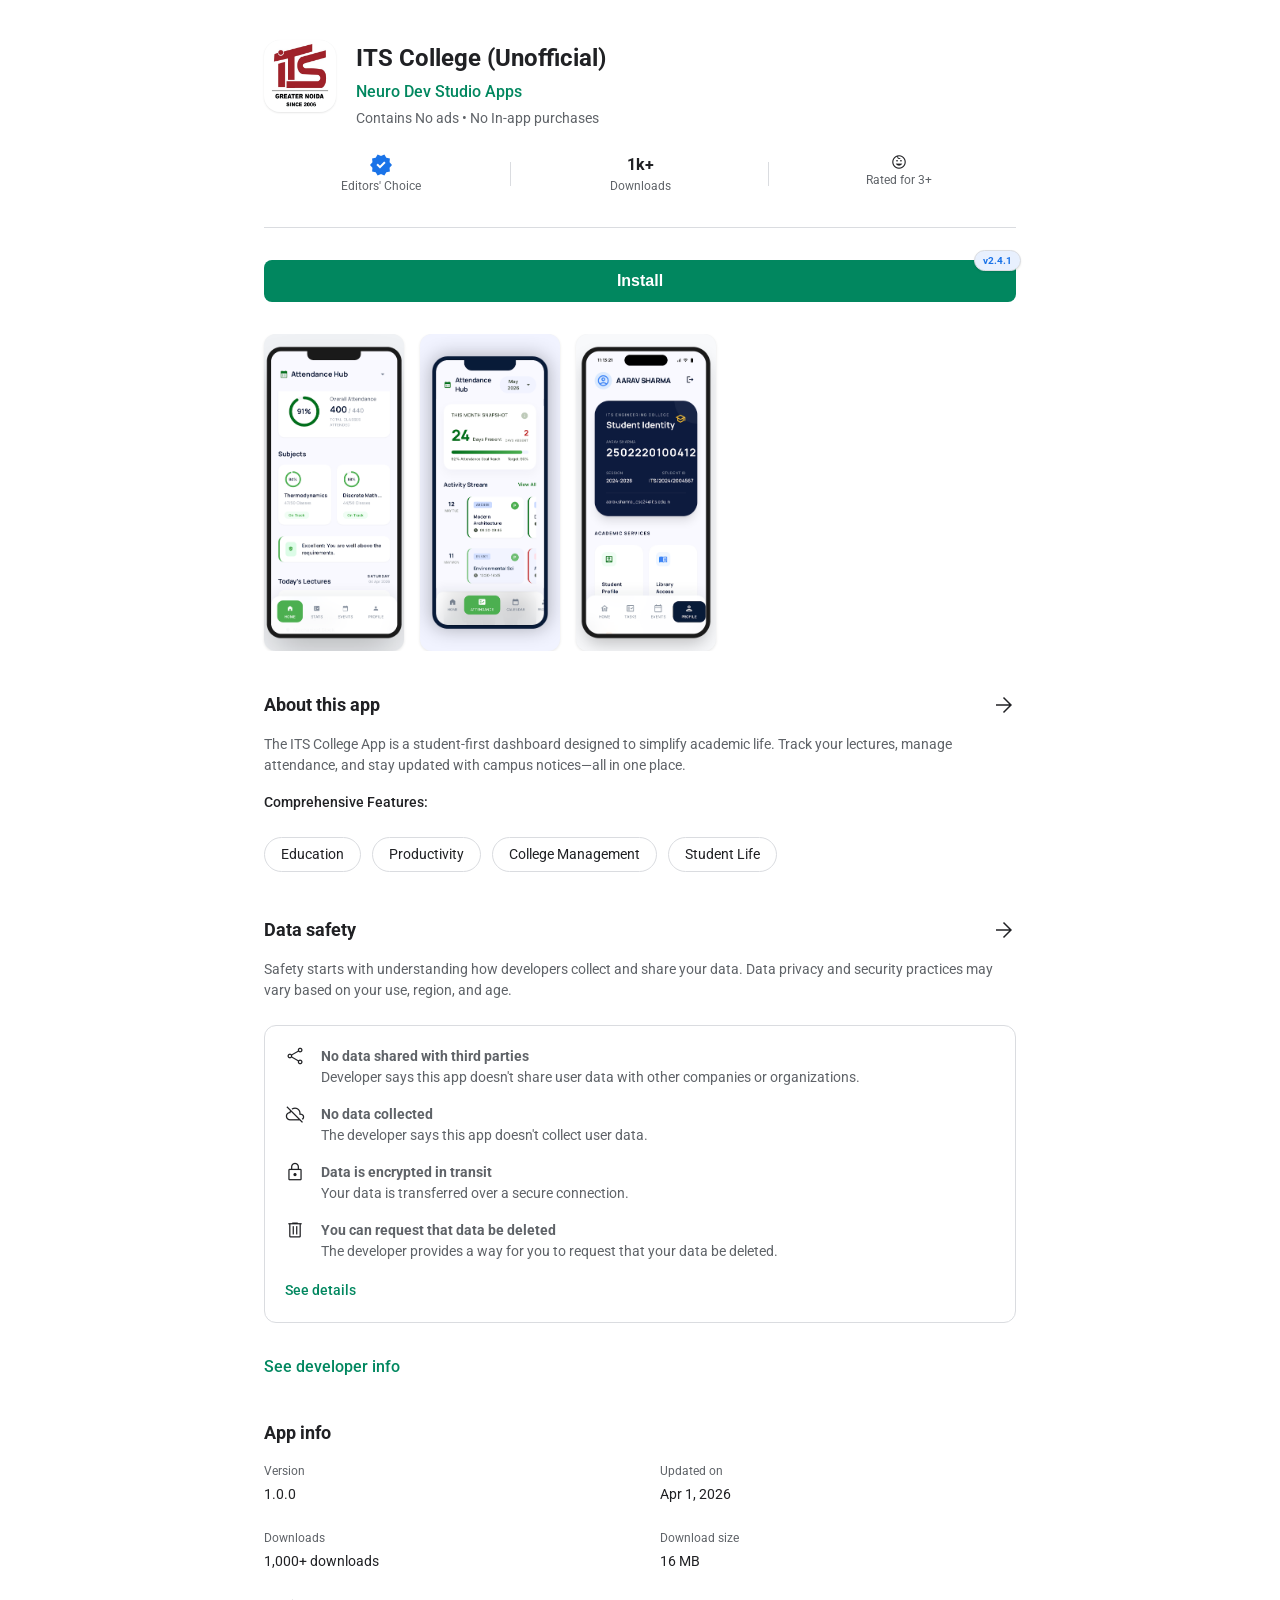
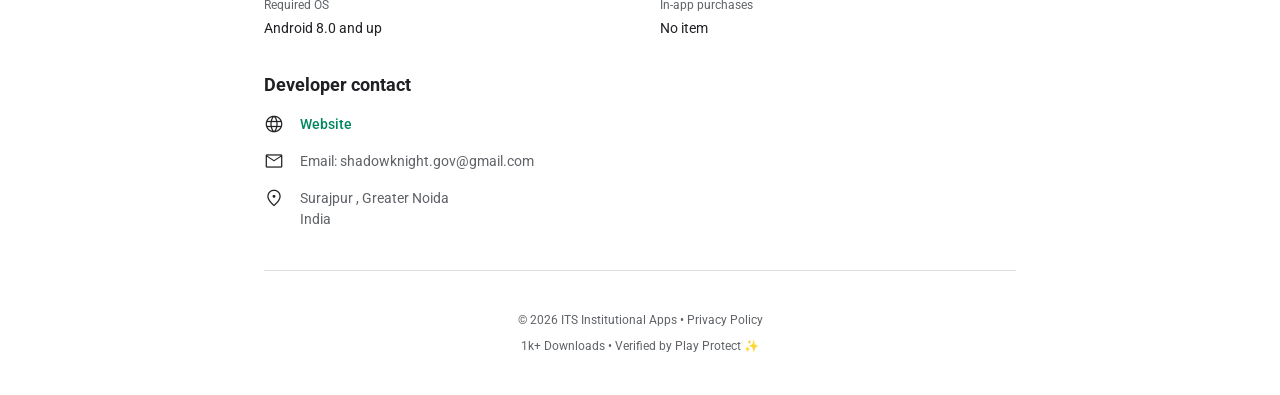
==== index.html @ 84b1a32b "Add files via upload" ====
<!DOCTYPE html>
<html lang="en">

<head>
    <meta charset="UTF-8">
    <meta name="viewport" content="width=device-width, initial-scale=1.0">
    <title>ITS College - Apps on Google Play</title>
    <link rel="stylesheet" href="style.css">
    <link
        href="https://fonts.googleapis.com/css2?family=Material+Symbols+Outlined:opsz,wght,FILL,GRAD@20..48,100..700,0..1,-50..200"
        rel="stylesheet" />
</head>

<body>

    <div class="container">
        <!-- App Header -->
        <header class="app-header">
            <div class="app-icon-container">
                <img src="assets/its-engineering.png" alt="ITS Engineering Logo"
                    style="width: 100%; height: 100%; object-fit: contain;">
            </div>
            <div class="app-main-info">
                <h1 class="app-title">ITS College (Unofficial)</h1>
                <p class="app-developer">Neuro Dev Studio Apps</p>
                <div class="app-meta">Contains No ads • No In-app purchases</div>
            </div>
        </header>

        <!-- Stats Row -->
        <div class="stats-row">
            <div class="stat-item">
                <div class="stat-value" style="color: var(--playstore-blue);">
                    <span class="material-symbols-outlined" style="font-variation-settings: 'FILL' 1;">verified</span>
                </div>
                <div class="stat-label">Editors' Choice</div>
            </div>
            <div class="stat-item">
                <div class="stat-value">1k+</div>
                <div class="stat-label">Downloads</div>
            </div>
            <div class="stat-item">
                <div class="stat-value">
                    <span class="material-symbols-outlined" style="font-size: 18px;">child_care</span>
                </div>
                <div class="stat-label">Rated for 3+</div>
            </div>
        </div>

        <!-- Install Button & Version -->
        <div style="position: relative; margin-bottom: 32px;">
            <button class="install-btn" id="install-btn" style="margin-bottom: 0;">Install</button>
            <div class="version-tag">v2.4.1</div>
        </div>

        <!-- Screenshot Carousel -->
        <div class="carousel-container" id="carousel">
            <div class="screenshot-item">
                <img src="assets/home_header.png" alt="Home Dashboard">
            </div>
            <div class="screenshot-item">
                <img src="assets/attendance_gauge.png" alt="Attendance Tracker">
            </div>
            <div class="screenshot-item">
                <img src="assets/notice_cards.png" alt="Notice Board">
            </div>
            <!--<div class="screenshot-item">
                <img src="assets/home_header.png" alt="Home Dashboard">
            </div> -->
        </div>

        <!-- About this app -->
        <div class="section-title">
            About this app
            <span class="material-symbols-outlined">arrow_forward</span>
        </div>
        <div class="section-content">
            <p>The ITS College App is a student-first dashboard designed to simplify academic life. Track your lectures,
                manage attendance, and stay updated with campus notices—all in one place.</p>

            <p style="margin-top: 16px; font-weight: 500; color: var(--playstore-text-main);">Comprehensive Features:
            </p>
            <!--<ul style="margin-left: 20px; margin-top: 8px; list-style-type: none;">
                <li>📅 <b>Live Timetable:</b> Automatic scrolling to your current lecture.</li>
                <li>📊 <b>GPA Tracking:</b> Calculate SGPA and CGPA in real-time.</li>
                <li>💳 <b>Digital ID:</b> Access campus facilities with your digital QR ID.</li>
                <li>🧾 <b>Fee Management:</b> Download receipts and pay fees instantly.</li>
                <li>📚 <b>Library Hub:</b> Check book availability and reserve titles.</li>
            </ul>-->

            <div style="margin-top: 24px;">
                <span class="feature-tag">Education</span>
                <span class="feature-tag">Productivity</span>
                <span class="feature-tag">College Management</span>
                <span class="feature-tag">Student Life</span>
            </div>
        </div>

        <!-- Data Safety -->
        <div class="section-title">
            Data safety
            <span class="material-symbols-outlined">arrow_forward</span>
        </div>
        <div class="section-content" style="margin-bottom: 24px;">
            Safety starts with understanding how developers collect and share your data. Data privacy and security
            practices may vary based on your use, region, and age.
        </div>
        <div class="data-safety-box">
            <div class="data-safety-item">
                <span class="material-symbols-outlined">share</span>
                <div class="data-safety-item-text">
                    <b>No data shared with third parties</b><br>
                    Developer says this app doesn't share user data with other companies or organizations.
                </div>
            </div>
            <div class="data-safety-item">
                <span class="material-symbols-outlined">cloud_off</span>
                <div class="data-safety-item-text">
                    <b>No data collected</b><br>
                    The developer says this app doesn't collect user data.
                </div>
            </div>
            <div class="data-safety-item">
                <span class="material-symbols-outlined">lock</span>
                <div class="data-safety-item-text">
                    <b>Data is encrypted in transit</b><br>
                    Your data is transferred over a secure connection.
                </div>
            </div>
            <div class="data-safety-item">
                <span class="material-symbols-outlined">delete</span>
                <div class="data-safety-item-text">
                    <b>You can request that data be deleted</b><br>
                    The developer provides a way for you to request that your data be deleted.
                </div>
            </div>
            <a href="#" class="text-link" style="font-size: 14px;">See details</a>
        </div>

        <a href="#" class="text-link" style="display: block; margin-bottom: 40px;">See developer info</a>

        <!-- App Metadata Info -->
        <div class="section-title">App info</div>
        <div class="app-info-grid">
            <div class="app-info-item">
                <div class="app-info-label">Version</div>
                <div class="app-info-value">1.0.0</div>
            </div>
            <div class="app-info-item">
                <div class="app-info-label">Updated on</div>
                <div class="app-info-value">Apr 1, 2026</div>
            </div>
            <div class="app-info-item">
                <div class="app-info-label">Downloads</div>
                <div class="app-info-value">1,000+ downloads</div>
            </div>
            <div class="app-info-item">
                <div class="app-info-label">Download size</div>
                <div class="app-info-value">16 MB</div>
            </div>
            <div class="app-info-item">
                <div class="app-info-label">Required OS</div>
                <div class="app-info-value">Android 8.0 and up</div>
            </div>
            <div class="app-info-item">
                <div class="app-info-label">In-app purchases</div>
                <div class="app-info-value">No item</div>
            </div>
        </div>

        <!-- Developer Contact -->
        <div class="section-title">Developer contact</div>
        <div class="section-content" style="margin-bottom: 40px;">
            <div class="data-safety-item">
                <span class="material-symbols-outlined">language</span>
                <div class="data-safety-item-text">
                    <a href="https://neurodev.in" class="text-link">Website</a>
                </div>
            </div>
            <div class="data-safety-item">
                <span class="material-symbols-outlined">mail</span>
                <div class="data-safety-item-text">
                    Email: shadowknight.gov@gmail.com
                </div>
            </div>
            <div class="data-safety-item">
                <span class="material-symbols-outlined">location_on</span>
                <div class="data-safety-item-text">
                    Surajpur , Greater Noida <br> India
                </div>
            </div>
        </div>

        <footer>
            <div>&copy; 2026 ITS Institutional Apps • Privacy Policy</div>
            <div style="margin-top: 8px;">1k+ Downloads • Verified by Play Protect ✨</div>
        </footer>
    </div>

    <script src="script.js"></script>
</body>

</html>
---- style.css ----
@import url('https://fonts.googleapis.com/css2?family=Roboto:wght@300;400;500;700&display=swap');

:root {
    --playstore-green: #01875f;
    --playstore-text-main: #202124;
    --playstore-text-muted: #5f6368;
    --playstore-bg: #ffffff;
    --playstore-border: #dadce0;
    --playstore-light-grey: #f1f3f4;
    --playstore-blue: #1a73e8;
    --playstore-blue-bg: #e8f0fe;
    --transition: all 0.3s ease;
}

* {
    margin: 0;
    padding: 0;
    box-sizing: border-box;
}

body {
    font-family: 'Roboto', sans-serif;
    background-color: var(--playstore-bg);
    color: var(--playstore-text-main);
    line-height: 1.5;
}

.container {
    max-width: 800px;
    margin: 0 auto;
    padding: 0 24px;
}

/* App Header */
.app-header {
    display: flex;
    gap: 20px;
    padding-top: 40px;
    padding-bottom: 24px;
    align-items: flex-start;
}

.app-icon-container {
    width: 72px;
    height: 72px;
    background-color: var(--playstore-light-grey);
    border-radius: 16px;
    display: flex;
    align-items: center;
    justify-content: center;
    overflow: hidden;
    box-shadow: 0 1px 2px rgba(0,0,0,0.1);
}

.app-icon-container .material-symbols-outlined {
    font-size: 40px;
    color: var(--playstore-green);
}

.app-main-info {
    flex: 1;
}

.app-title {
    font-size: 24px;
    font-weight: 700;
    margin-bottom: 4px;
    color: var(--playstore-text-main);
}

.app-developer {
    font-size: 16px;
    color: var(--playstore-green);
    font-weight: 500;
    margin-bottom: 4px;
}

.app-meta {
    font-size: 14px;
    color: var(--playstore-text-muted);
}

/* Stats Row */
.stats-row {
    display: flex;
    gap: 24px;
    padding-bottom: 32px;
    margin-bottom: 32px;
    border-bottom: 1px solid var(--playstore-border);
}

.stat-item {
    text-align: center;
    flex: 1;
    position: relative;
}

.stat-item:not(:last-child)::after {
    content: '';
    position: absolute;
    right: -12px;
    top: 50%;
    transform: translateY(-50%);
    height: 24px;
    width: 1px;
    background-color: var(--playstore-border);
}

.stat-value {
    font-size: 16px;
    font-weight: 700;
    display: flex;
    align-items: center;
    justify-content: center;
    gap: 4px;
}

.stat-label {
    font-size: 12px;
    color: var(--playstore-text-muted);
}

/* Install Button */
.install-btn {
    background-color: var(--playstore-green);
    color: white;
    border: none;
    border-radius: 8px;
    padding: 12px 32px;
    font-size: 16px;
    font-weight: 600;
    width: 100%;
    margin-bottom: 32px;
    cursor: pointer;
    transition: var(--transition);
}

.install-btn:hover {
    background-color: #016a4a;
}

.version-tag {
    position: absolute;
    top: -10px;
    right: -5px;
    background: #e8f0fe;
    color: var(--playstore-blue);
    padding: 2px 8px;
    border-radius: 100px;
    font-size: 10px;
    font-weight: 700;
    border: 1px solid var(--playstore-border);
    box-shadow: 0 1px 2px rgba(0,0,0,0.1);
}

/* Screenshot Carousel */
.carousel-container {
    margin-left: -24px;
    margin-right: -24px;
    padding-left: 24px;
    padding-right: 24px;
    overflow-x: auto;
    white-space: nowrap;
    display: flex;
    gap: 16px;
    scroll-snap-type: x mandatory;
    margin-bottom: 40px;
    -ms-overflow-style: none; /* Hide scrollbar IE/Edge */
    scrollbar-width: none;    /* Hide scrollbar Firefox */
}

.carousel-container::-webkit-scrollbar {
    display: none; /* Hide scrollbar Chrome/Safari */
}

.screenshot-item {
    scroll-snap-align: start;
    flex: 0 0 140px;
    border-radius: 12px;
    overflow: hidden;
    background-color: var(--playstore-light-grey);
    box-shadow: 0 1px 3px rgba(0,0,0,0.1);
}

.screenshot-item img {
    width: 100%;
    display: block;
}

/* Section Common */
.section-title {
    display: flex;
    justify-content: space-between;
    align-items: center;
    font-size: 18px;
    font-weight: 700;
    margin-top: 32px;
    margin-bottom: 16px;
    cursor: pointer;
}

.section-content {
    font-size: 14px;
    color: var(--playstore-text-muted);
}

.feature-tag {
    display: inline-block;
    padding: 6px 16px;
    border: 1px solid var(--playstore-border);
    border-radius: 100px;
    font-size: 14px;
    margin-right: 8px;
    margin-bottom: 12px;
    color: var(--playstore-text-main);
}

/* Data Safety */
.data-safety-box {
    border: 1px solid var(--playstore-border);
    border-radius: 12px;
    padding: 20px;
    margin-bottom: 32px;
}

.data-safety-item {
    display: flex;
    gap: 16px;
    align-items: flex-start;
    margin-bottom: 16px;
}

.data-safety-item .material-symbols-outlined {
    font-size: 20px;
    color: var(--playstore-text-main);
}

.data-safety-item-text {
    font-size: 14px;
    color: var(--playstore-text-muted);
}

/* Reviews */
.review-item {
    margin-bottom: 24px;
}

.review-header {
    display: flex;
    align-items: center;
    gap: 12px;
    margin-bottom: 8px;
}

.review-avatar {
    width: 32px;
    height: 32px;
    background-color: var(--playstore-light-grey);
    border-radius: 50%;
    display: flex;
    align-items: center;
    justify-content: center;
    font-size: 14px;
    font-weight: 500;
}

.review-name {
    font-size: 14px;
    font-weight: 500;
    flex: 1;
}

.review-stars {
    display: flex;
    color: var(--playstore-green);
    font-size: 12px;
}

.review-text {
    font-size: 14px;
    color: var(--playstore-text-muted);
    margin-bottom: 8px;
}

.review-date {
    font-size: 12px;
    color: var(--playstore-text-muted);
    margin-bottom: 8px;
}

.review-helpful {
    display: flex;
    align-items: center;
    gap: 16px;
    font-size: 12px;
}

.helpful-btn {
    padding: 6px 16px;
    border: 1px solid var(--playstore-border);
    border-radius: 100px;
    background: none;
    cursor: pointer;
}

/* App Info Table */
.app-info-grid {
    display: grid;
    grid-template-columns: 1fr 1fr;
    gap: 24px 40px;
    margin-bottom: 32px;
}

.app-info-item {
    display: flex;
    flex-direction: column;
    gap: 4px;
}

.app-info-label {
    font-size: 12px;
    color: var(--playstore-text-muted);
}

.app-info-value {
    font-size: 14px;
    color: var(--playstore-text-main);
}

/* Footer */
footer {
    padding: 40px 0;
    border-top: 1px solid var(--playstore-border);
    margin-top: 40px;
    color: var(--playstore-text-muted);
    font-size: 12px;
    text-align: center;
}

/* Ratings Page */
.ratings-summary {
    display: flex;
    align-items: center;
    gap: 48px;
    margin-bottom: 32px;
}

.rating-big-value {
    font-size: 64px;
    font-weight: 400;
    line-height: 1;
}

.rating-bar-container {
    flex: 1;
}

.rating-bar {
    display: flex;
    align-items: center;
    gap: 12px;
}

.rating-bar-num {
    font-size: 12px;
    width: 6px;
}

.rating-bar-rail {
    flex: 1;
    height: 8px;
    background-color: var(--playstore-light-grey);
    border-radius: 100px;
    overflow: hidden;
}

.rating-bar-fill {
    height: 100%;
    background-color: var(--playstore-green);
    border-radius: 100px;
}

/* Material Icons Settings */
.material-symbols-outlined {
  font-variation-settings:
  'FILL' 0,
  'wght' 400,
  'GRAD' 0,
  'opsz' 48
}

/* Utilities */
.text-link {
    color: var(--playstore-green);
    text-decoration: none;
    font-weight: 500;
}

@media (max-width: 600px) {
    .container { padding: 0 16px; }
    .ratings-summary { flex-direction: column; align-items: flex-start; gap: 24px; }
    .rating-bar-container { width: 100%; }
}
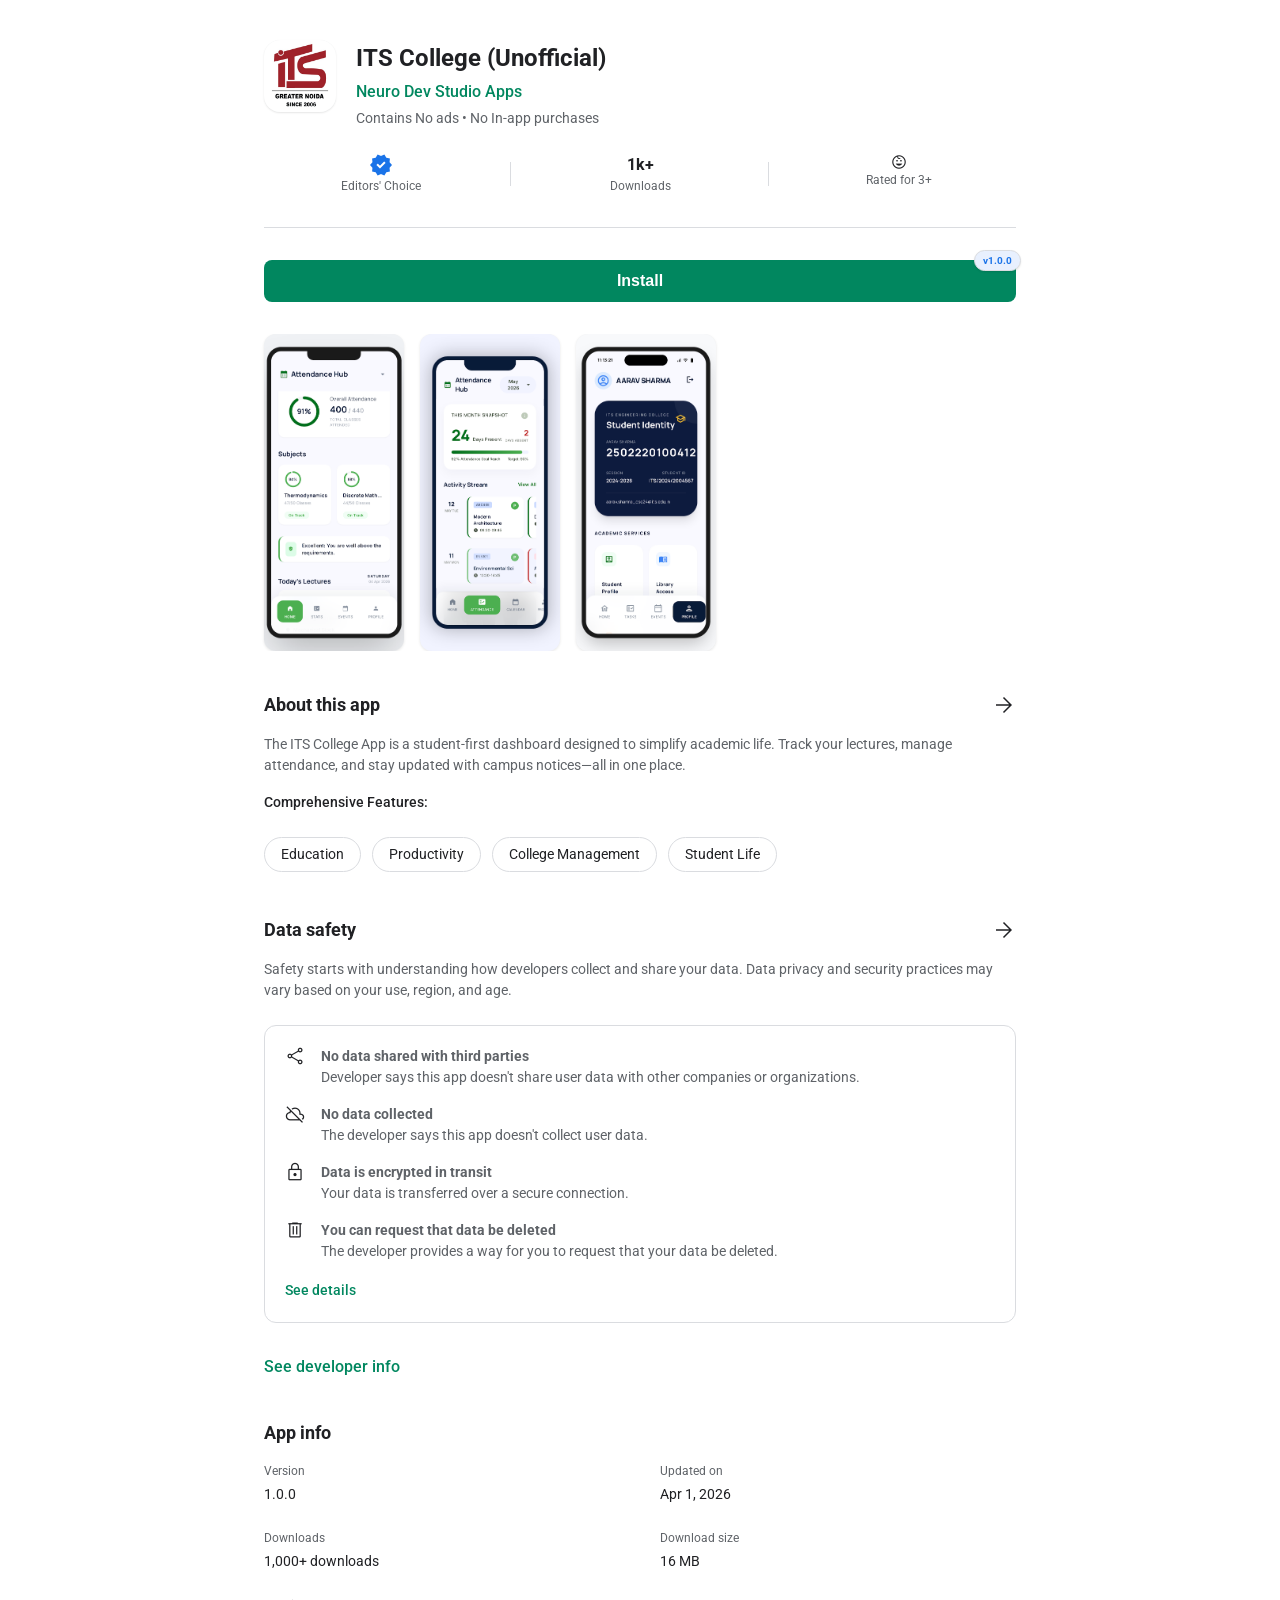
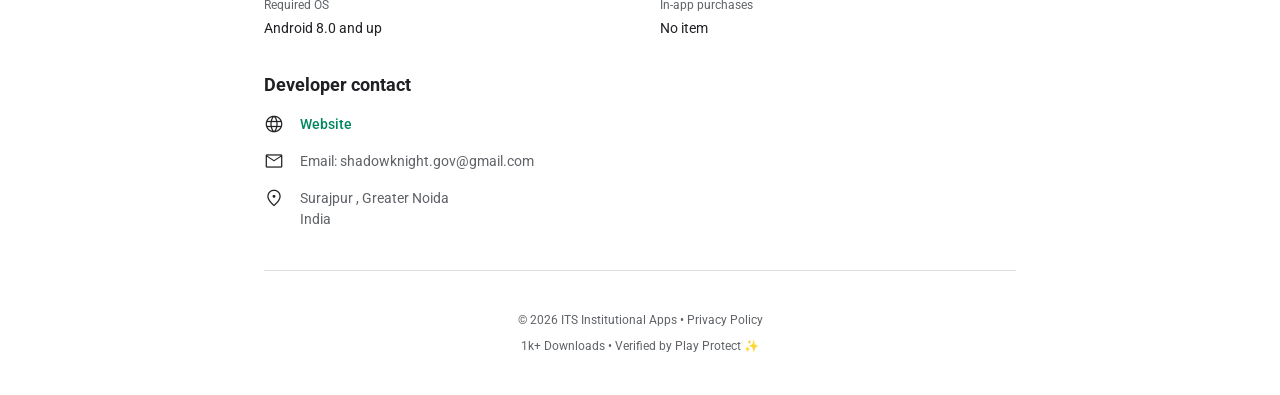
==== commit 7bf0d665: "Update index.html" ====
--- a/index.html
+++ b/index.html
@@ -50,7 +50,7 @@
         <!-- Install Button & Version -->
         <div style="position: relative; margin-bottom: 32px;">
             <button class="install-btn" id="install-btn" style="margin-bottom: 0;">Install</button>
-            <div class="version-tag">v2.4.1</div>
+            <div class="version-tag">v1.0.0</div>
         </div>
 
         <!-- Screenshot Carousel -->
@@ -200,4 +200,4 @@
     <script src="script.js"></script>
 </body>
 
-</html>+</html>
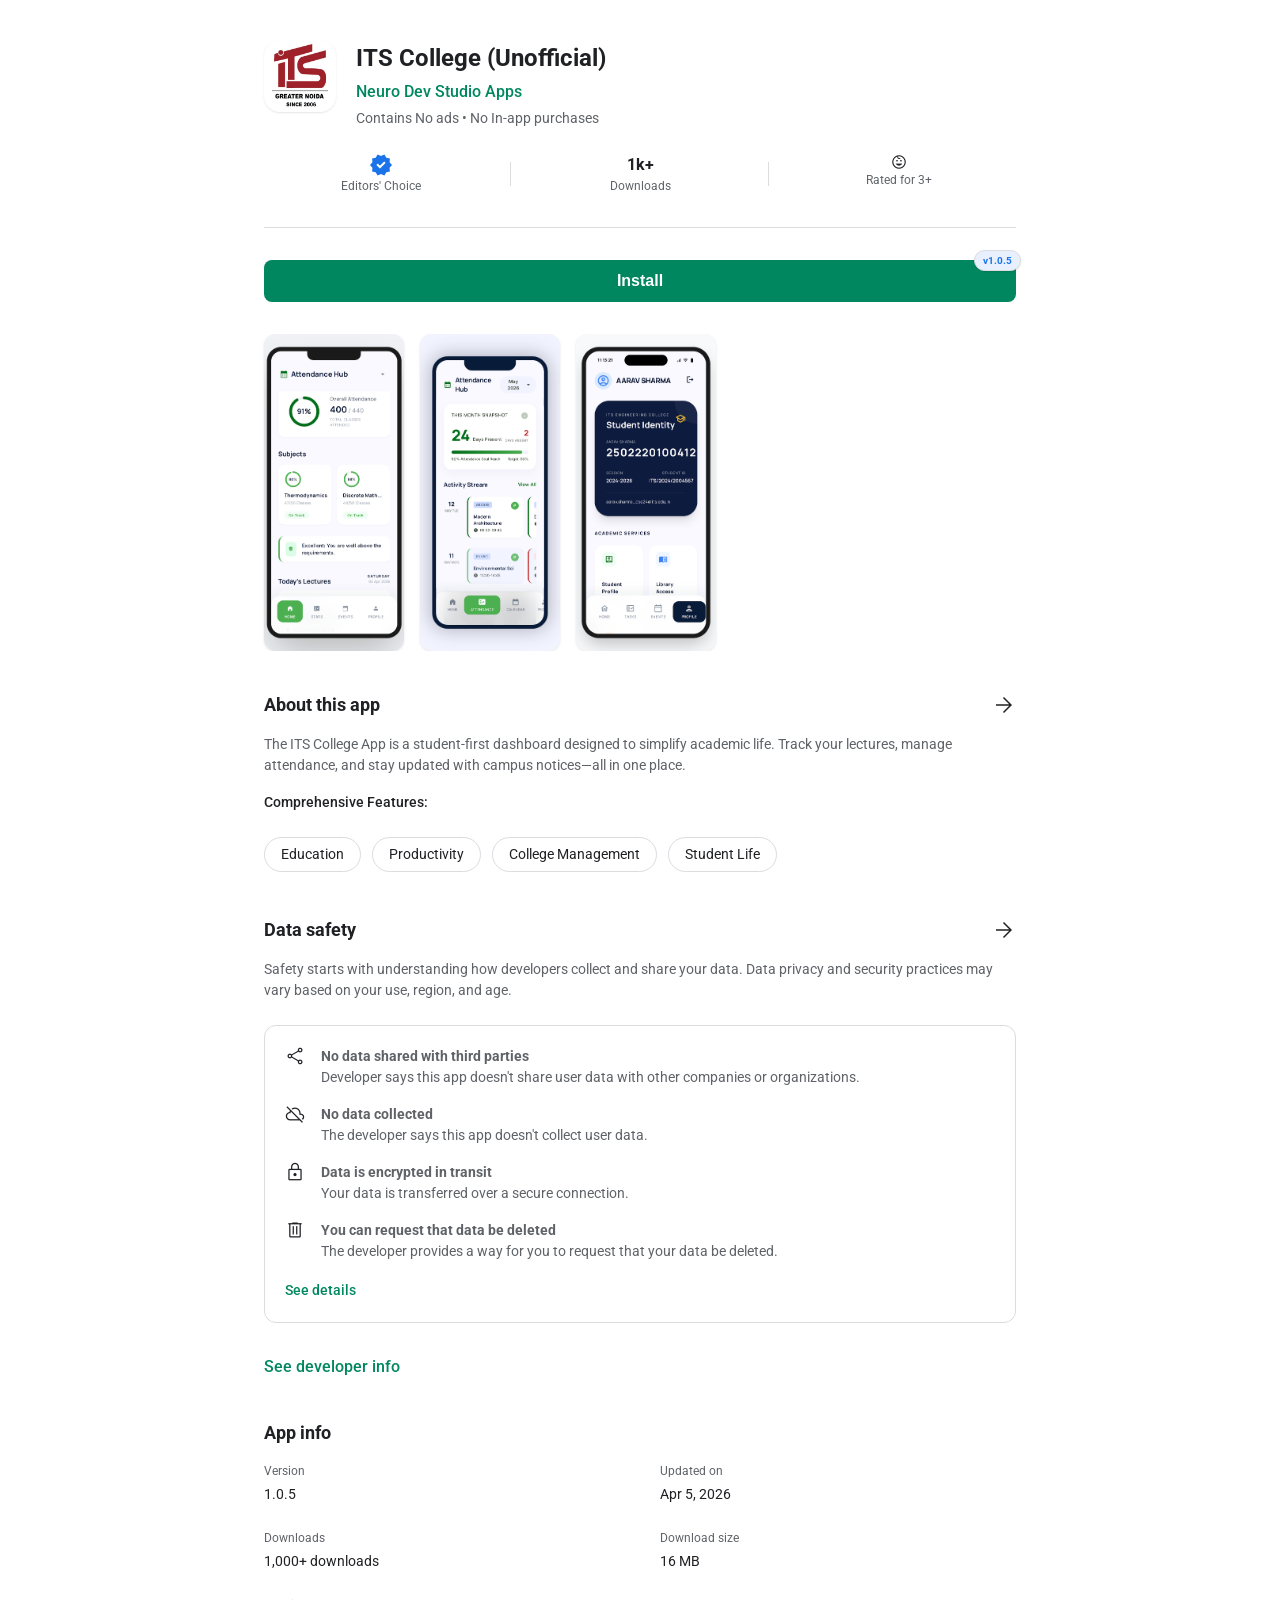
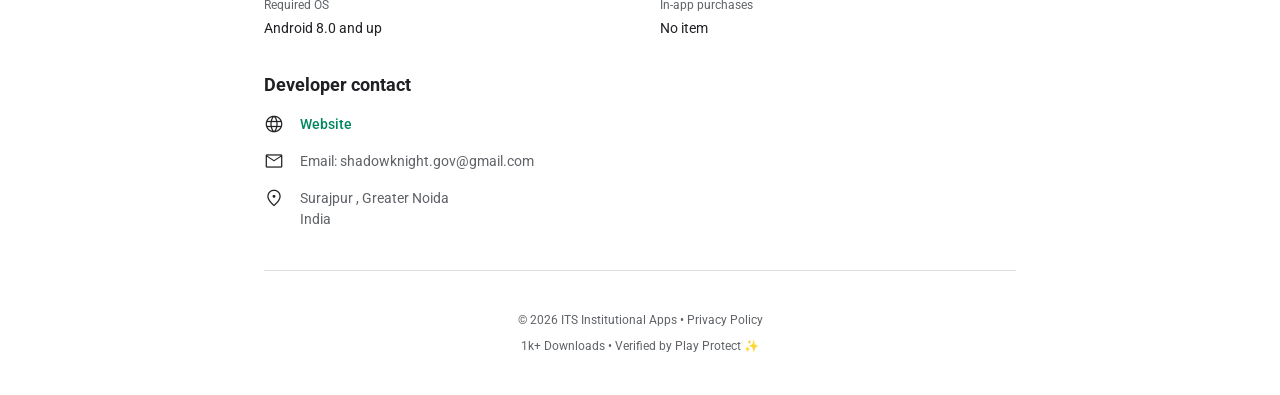
==== commit 978c28d9: "Update index.html" ====
--- a/index.html
+++ b/index.html
@@ -49,8 +49,9 @@
 
         <!-- Install Button & Version -->
         <div style="position: relative; margin-bottom: 32px;">
-            <button class="install-btn" id="install-btn" style="margin-bottom: 0;">Install</button>
-            <div class="version-tag">v1.0.0</div>
+            <!--<button class="install-btn" id="install-btn" style="margin-bottom: 0;">Install</button>-->
+            <button class="install-btn" onclick="window.location.href='https://www.dropbox.com/scl/fi/jyr801q6evw8x6zhqb712/v1.0.5.apk?rlkey=3k63xjma2srb7jbusgje78mm4&st=ynbtfyb1&dl=1';" style="margin-bottom: 0;">Install</button>
+            <div class="version-tag">v1.0.5</div>
         </div>
 
         <!-- Screenshot Carousel -->
@@ -144,11 +145,11 @@
         <div class="app-info-grid">
             <div class="app-info-item">
                 <div class="app-info-label">Version</div>
-                <div class="app-info-value">1.0.0</div>
+                <div class="app-info-value">1.0.5</div>
             </div>
             <div class="app-info-item">
                 <div class="app-info-label">Updated on</div>
-                <div class="app-info-value">Apr 1, 2026</div>
+                <div class="app-info-value">Apr 5, 2026</div>
             </div>
             <div class="app-info-item">
                 <div class="app-info-label">Downloads</div>
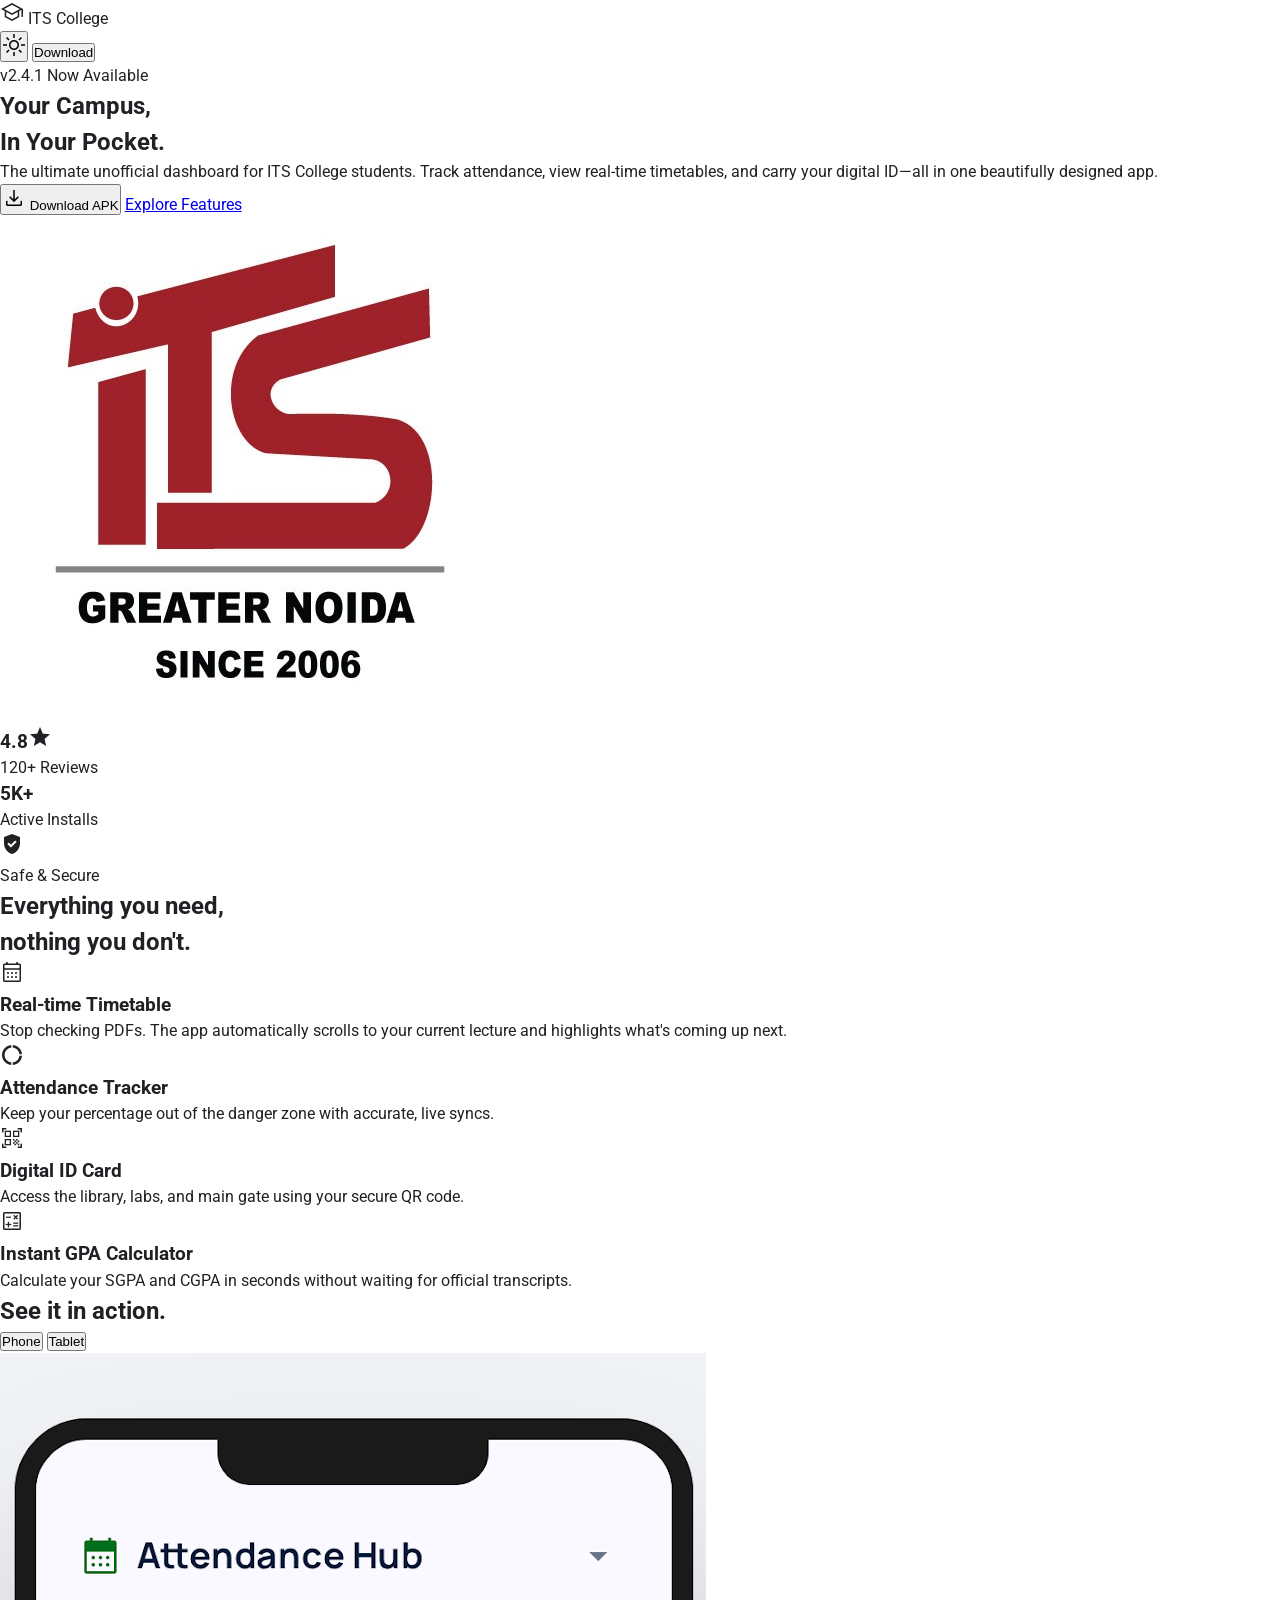
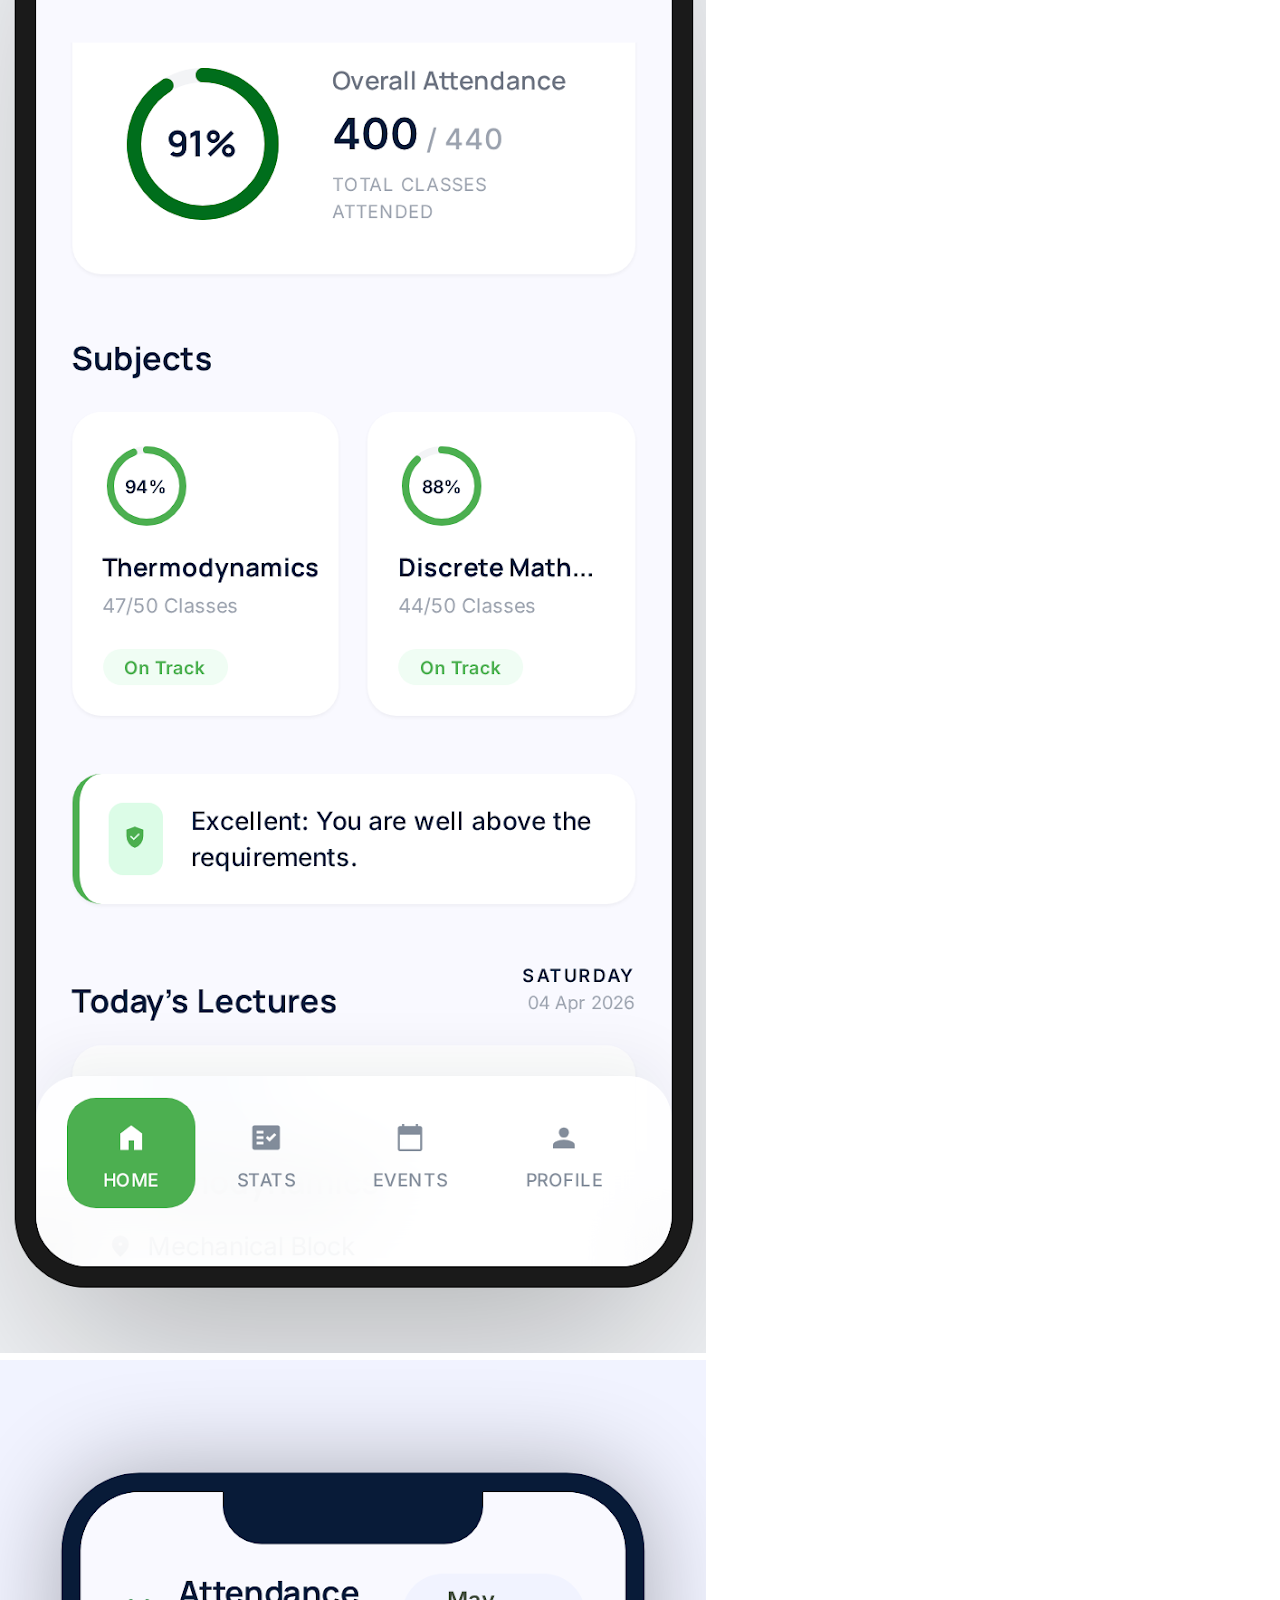
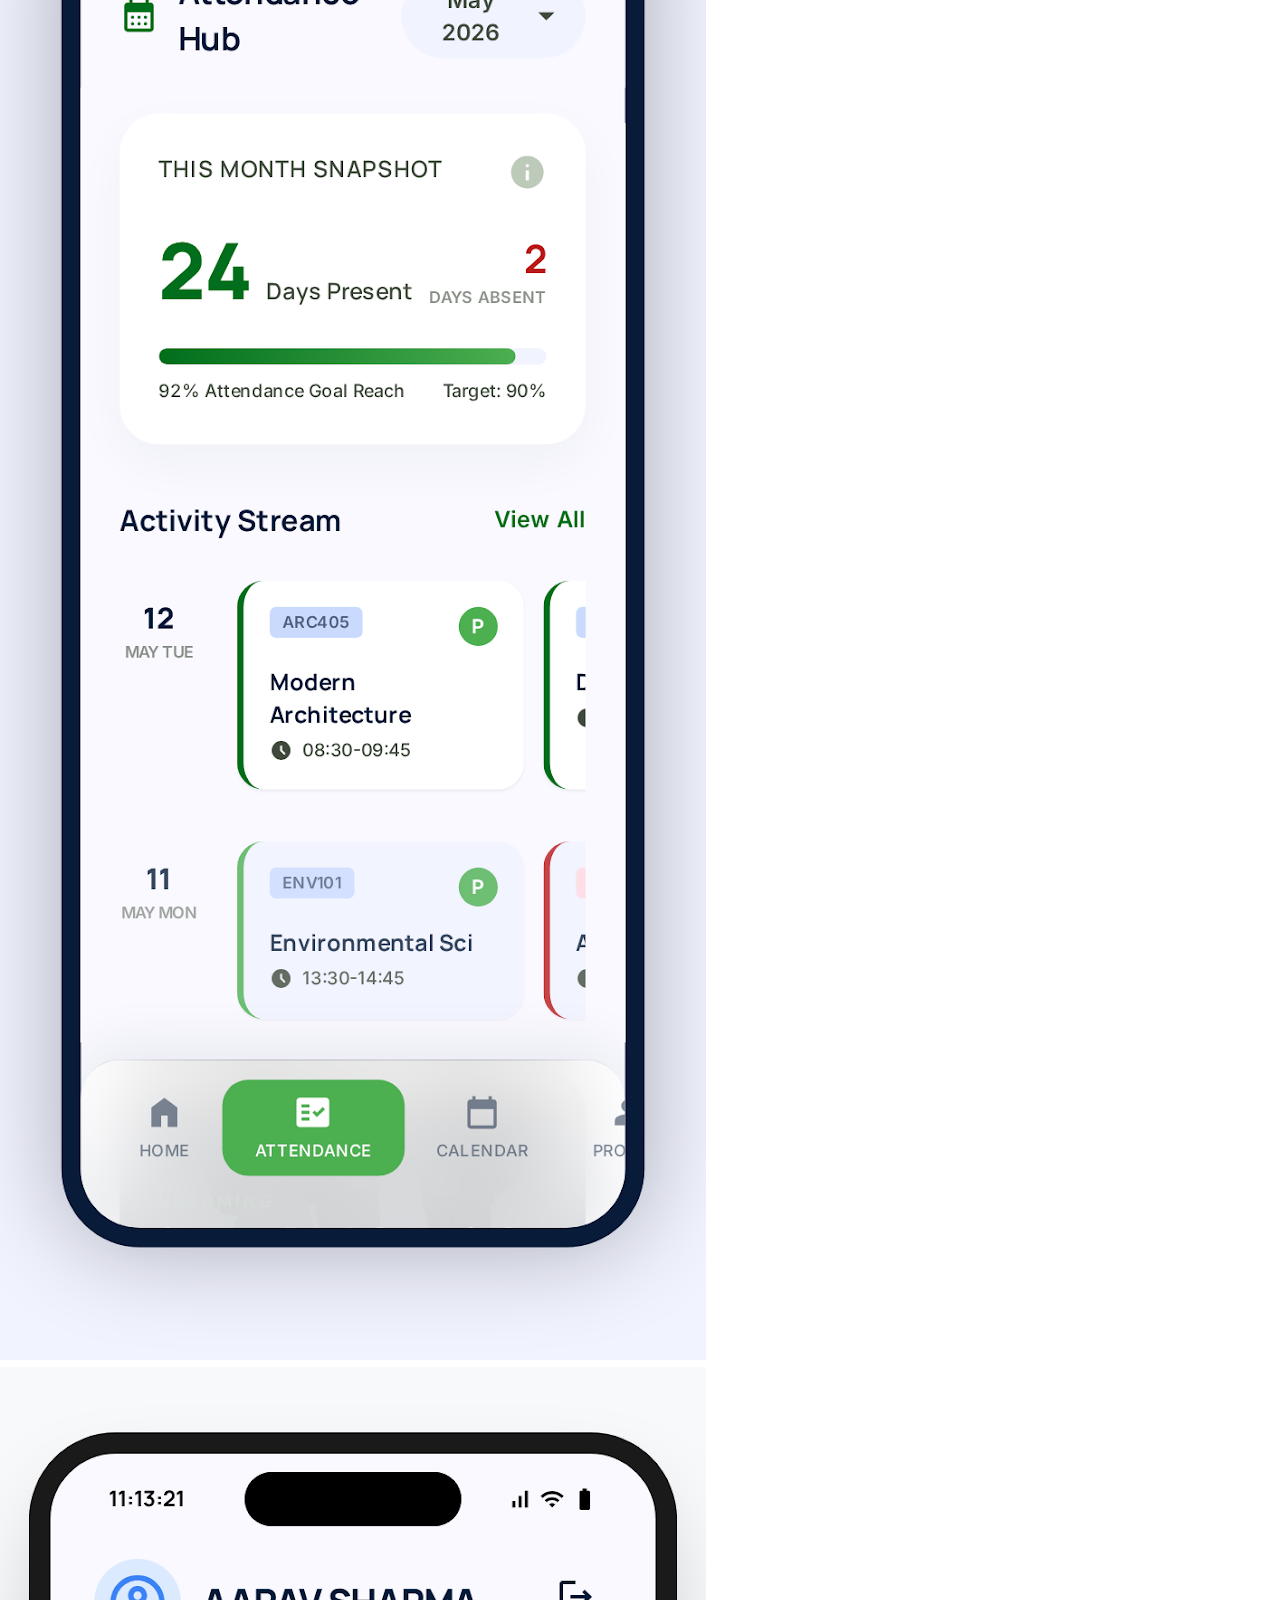
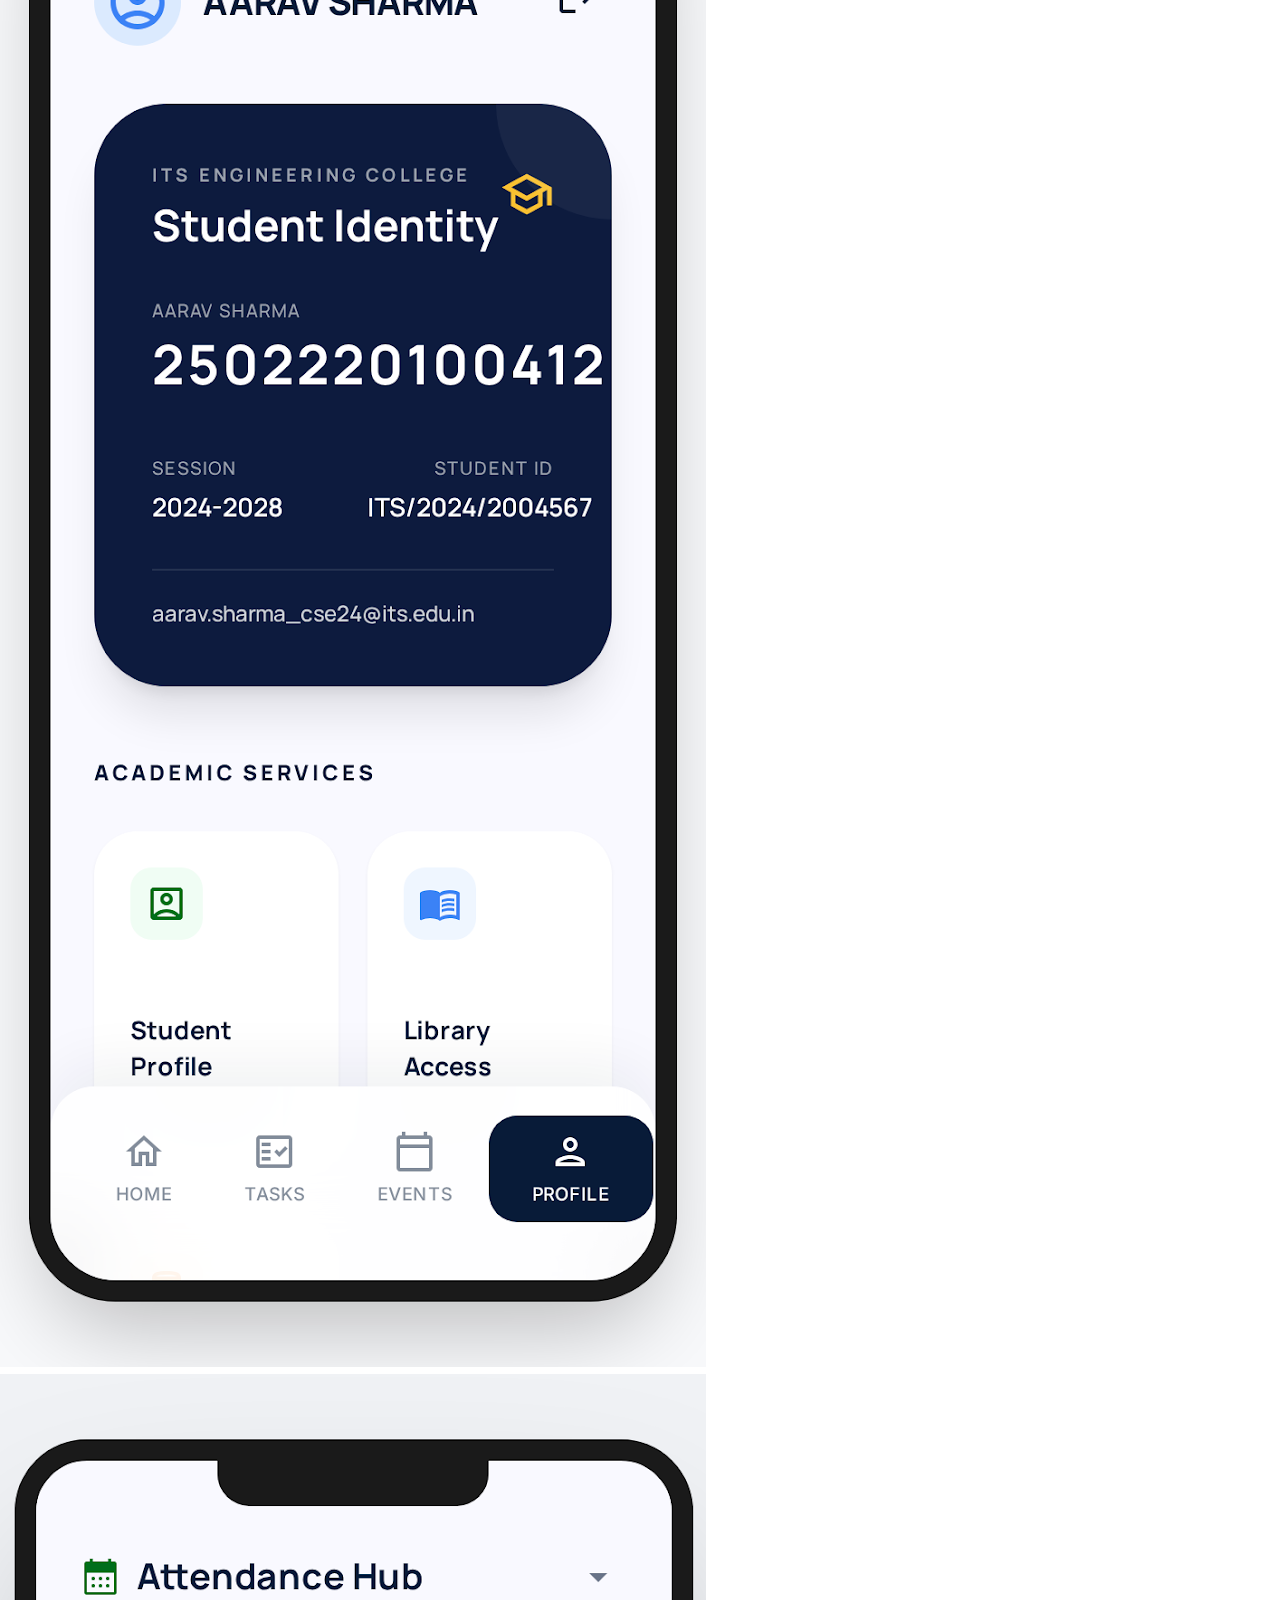
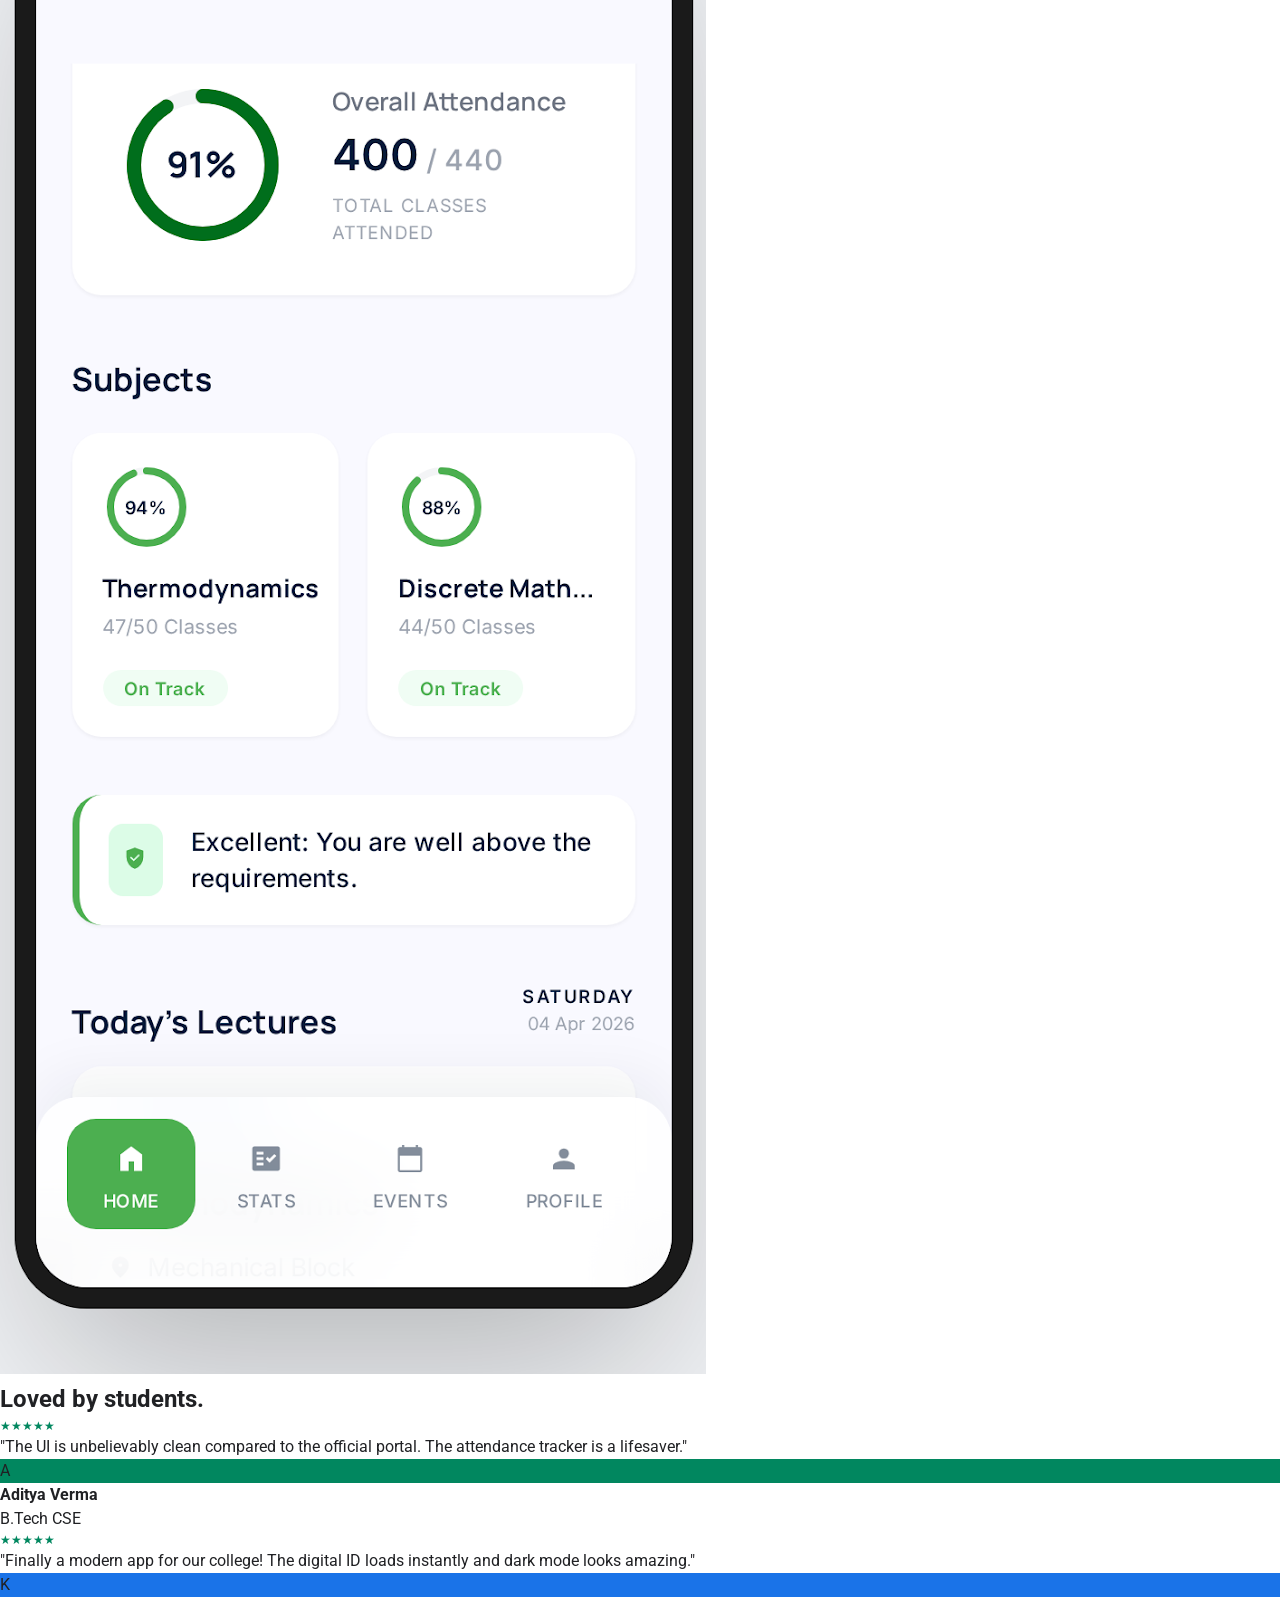
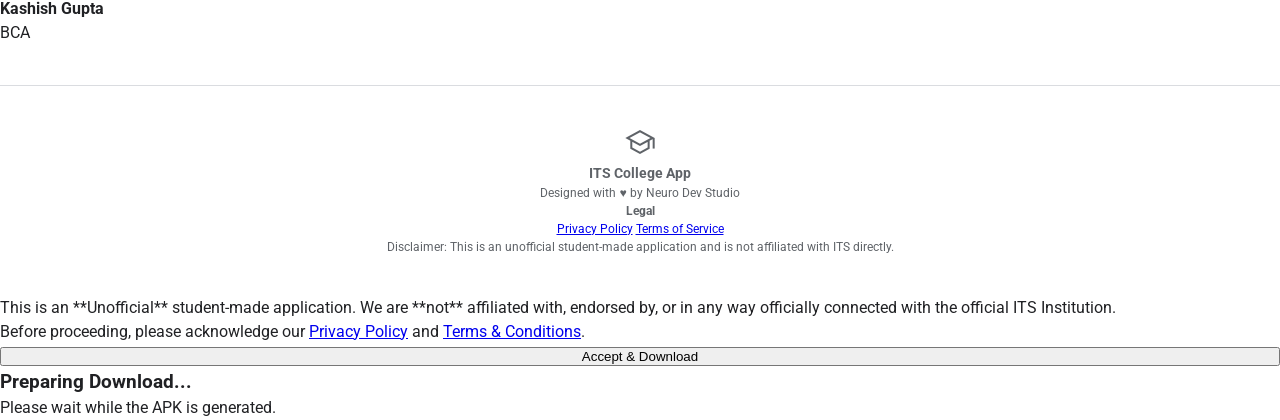
==== commit 47e5360b: "Update index.html" ====
--- a/index.html
+++ b/index.html
@@ -1,10 +1,10 @@
 <!DOCTYPE html>
-<html lang="en">
+<html lang="en" data-theme="dark">
 
 <head>
     <meta charset="UTF-8">
     <meta name="viewport" content="width=device-width, initial-scale=1.0">
-    <title>ITS College - Apps on Google Play</title>
+    <title>ITS College Dashboard | The Unofficial App</title>
     <link rel="stylesheet" href="style.css">
     <link
         href="https://fonts.googleapis.com/css2?family=Material+Symbols+Outlined:opsz,wght,FILL,GRAD@20..48,100..700,0..1,-50..200"
@@ -13,192 +13,207 @@
 
 <body>
 
-    <div class="container">
-        <!-- App Header -->
-        <header class="app-header">
-            <div class="app-icon-container">
-                <img src="assets/its-engineering.png" alt="ITS Engineering Logo"
-                    style="width: 100%; height: 100%; object-fit: contain;">
-            </div>
-            <div class="app-main-info">
-                <h1 class="app-title">ITS College (Unofficial)</h1>
-                <p class="app-developer">Neuro Dev Studio Apps</p>
-                <div class="app-meta">Contains No ads • No In-app purchases</div>
-            </div>
-        </header>
-
-        <!-- Stats Row -->
-        <div class="stats-row">
-            <div class="stat-item">
-                <div class="stat-value" style="color: var(--playstore-blue);">
-                    <span class="material-symbols-outlined" style="font-variation-settings: 'FILL' 1;">verified</span>
-                </div>
-                <div class="stat-label">Editors' Choice</div>
-            </div>
-            <div class="stat-item">
-                <div class="stat-value">1k+</div>
-                <div class="stat-label">Downloads</div>
-            </div>
-            <div class="stat-item">
-                <div class="stat-value">
-                    <span class="material-symbols-outlined" style="font-size: 18px;">child_care</span>
-                </div>
-                <div class="stat-label">Rated for 3+</div>
-            </div>
-        </div>
-
-        <!-- Install Button & Version -->
-        <div style="position: relative; margin-bottom: 32px;">
-            <!--<button class="install-btn" id="install-btn" style="margin-bottom: 0;">Install</button>-->
-            <button class="install-btn" onclick="window.location.href='https://www.dropbox.com/scl/fi/jyr801q6evw8x6zhqb712/v1.0.5.apk?rlkey=3k63xjma2srb7jbusgje78mm4&st=ynbtfyb1&dl=1';" style="margin-bottom: 0;">Install</button>
-            <div class="version-tag">v1.0.5</div>
-        </div>
-
-        <!-- Screenshot Carousel -->
-        <div class="carousel-container" id="carousel">
-            <div class="screenshot-item">
-                <img src="assets/home_header.png" alt="Home Dashboard">
-            </div>
-            <div class="screenshot-item">
-                <img src="assets/attendance_gauge.png" alt="Attendance Tracker">
-            </div>
-            <div class="screenshot-item">
-                <img src="assets/notice_cards.png" alt="Notice Board">
-            </div>
-            <!--<div class="screenshot-item">
-                <img src="assets/home_header.png" alt="Home Dashboard">
-            </div> -->
-        </div>
-
-        <!-- About this app -->
-        <div class="section-title">
-            About this app
-            <span class="material-symbols-outlined">arrow_forward</span>
-        </div>
-        <div class="section-content">
-            <p>The ITS College App is a student-first dashboard designed to simplify academic life. Track your lectures,
-                manage attendance, and stay updated with campus notices—all in one place.</p>
-
-            <p style="margin-top: 16px; font-weight: 500; color: var(--playstore-text-main);">Comprehensive Features:
+    <!-- Animated Background Mesh -->
+    <div class="bg-mesh">
+        <div class="blob blob-1"></div>
+        <div class="blob blob-2"></div>
+    </div>
+
+    <!-- Navigation -->
+    <nav class="navbar">
+        <div class="nav-brand">
+            <span class="material-symbols-outlined nav-icon">school</span>
+            <span class="nav-title" id="app-name-nav">ITS College</span>
+        </div>
+        <div class="nav-actions">
+            <button class="icon-btn" id="theme-toggle" aria-label="Toggle Theme">
+                <span class="material-symbols-outlined">light_mode</span>
+            </button>
+            <button class="btn-primary nav-dl-btn"
+                onclick="document.getElementById('install-btn-hero').click()">Download</button>
+        </div>
+    </nav>
+
+    <!-- Main Content -->
+    <main>
+        <!-- Hero Section -->
+        <section class="hero-section">
+            <div class="hero-content">
+                <div class="badge" id="app-version-badge">v2.4.1 Now Available</div>
+                <h1 class="hero-title" id="app-hero-title-main">Your Campus,<br><span class="text-gradient">In Your
+                        Pocket.</span></h1>
+                <p class="hero-subtitle">The ultimate unofficial dashboard for ITS College students. Track attendance,
+                    view real-time timetables, and carry your digital ID—all in one beautifully designed app.</p>
+
+                <div class="hero-cta-group">
+                    <button class="btn-primary" id="install-btn-hero">
+                        <span class="material-symbols-outlined">download</span>
+                        Download APK
+                    </button>
+                    <a href="#features" class="btn-secondary">Explore Features</a>
+                </div>
+            </div>
+            <div class="hero-visual">
+                <div class="glow-container">
+                    <img src="assets/its-engineering.png" alt="ITS College App Icon" class="floating-icon">
+                </div>
+            </div>
+        </section>
+
+        <!-- Floating Stats Pill -->
+        <div class="stats-glass-container">
+            <div class="stats-glass">
+                <div class="stat">
+                    <h3 class="stat-num" id="app-ratings-val">4.8<span class="material-symbols-outlined star-icon"
+                            style="font-variation-settings: 'FILL' 1;">star</span></h3>
+                    <p class="stat-text" id="app-reviews-count">120+ Reviews</p>
+                </div>
+                <div class="stat-divider"></div>
+                <div class="stat">
+                    <h3 class="stat-num" id="app-downloads-count">5K+</h3>
+                    <p class="stat-text">Active Installs</p>
+                </div>
+                <div class="stat-divider"></div>
+                <div class="stat">
+                    <h3 class="stat-num"><span class="material-symbols-outlined verified-icon"
+                            style="font-variation-settings: 'FILL' 1;">verified_user</span></h3>
+                    <p class="stat-text">Safe & Secure</p>
+                </div>
+            </div>
+        </div>
+
+        <!-- Features Section -->
+        <section class="features-section" id="features">
+            <h2 class="section-heading">Everything you need,<br>nothing you don't.</h2>
+            <div class="bento-grid">
+                <div class="bento-card card-large">
+                    <div class="card-icon"><span class="material-symbols-outlined">calendar_month</span></div>
+                    <h3>Real-time Timetable</h3>
+                    <p>Stop checking PDFs. The app automatically scrolls to your current lecture and highlights what's
+                        coming up next.</p>
+                </div>
+                <div class="bento-card">
+                    <div class="card-icon"><span class="material-symbols-outlined">donut_large</span></div>
+                    <h3>Attendance Tracker</h3>
+                    <p>Keep your percentage out of the danger zone with accurate, live syncs.</p>
+                </div>
+                <div class="bento-card">
+                    <div class="card-icon"><span class="material-symbols-outlined">qr_code_scanner</span></div>
+                    <h3>Digital ID Card</h3>
+                    <p>Access the library, labs, and main gate using your secure QR code.</p>
+                </div>
+                <div class="bento-card card-wide">
+                    <div class="card-icon"><span class="material-symbols-outlined">calculate</span></div>
+                    <h3>Instant GPA Calculator</h3>
+                    <p>Calculate your SGPA and CGPA in seconds without waiting for official transcripts.</p>
+                </div>
+            </div>
+        </section>
+
+        <!-- Gallery Section -->
+        <section class="gallery-section">
+            <div class="gallery-header">
+                <h2 class="section-heading">See it in action.</h2>
+                <div class="device-toggles">
+                    <button class="device-btn active">Phone</button>
+                    <button class="device-btn">Tablet</button>
+                </div>
+            </div>
+
+            <div class="gallery-track">
+                <div class="app-screen"><img src="assets/home_header.png" alt="Home Dashboard"></div>
+                <div class="app-screen"><img src="assets/attendance_gauge.png" alt="Attendance"></div>
+                <div class="app-screen"><img src="assets/notice_cards.png" alt="Notices"></div>
+                <!-- Loop trick -->
+                <div class="app-screen"><img src="assets/home_header.png" alt="Home Dashboard"></div>
+            </div>
+        </section>
+
+        <!-- Testimonials Section -->
+        <section class="reviews-section">
+            <h2 class="section-heading">Loved by students.</h2>
+            <div class="reviews-grid">
+                <div class="review-card">
+                    <div class="review-stars">★★★★★</div>
+                    <p class="review-comment">"The UI is unbelievably clean compared to the official portal. The
+                        attendance tracker is a lifesaver."</p>
+                    <div class="reviewer">
+                        <div class="avatar" style="background:#01875f;">A</div>
+                        <div>
+                            <h4>Aditya Verma</h4>
+                            <span>B.Tech CSE</span>
+                        </div>
+                    </div>
+                </div>
+                <div class="review-card">
+                    <div class="review-stars">★★★★★</div>
+                    <p class="review-comment">"Finally a modern app for our college! The digital ID loads instantly and
+                        dark mode looks amazing."</p>
+                    <div class="reviewer">
+                        <div class="avatar" style="background:#1a73e8;">K</div>
+                        <div>
+                            <h4>Kashish Gupta</h4>
+                            <span>BCA</span>
+                        </div>
+                    </div>
+                </div>
+            </div>
+        </section>
+    </main>
+
+    <!-- Footer -->
+    <footer>
+        <div class="footer-content">
+            <div class="footer-brand">
+                <span class="material-symbols-outlined" style="font-size: 32px; color: var(--primary);">school</span>
+                <h3>ITS College App</h3>
+                <p>Designed with ♥ by Neuro Dev Studio</p>
+            </div>
+            <div class="footer-links">
+
+                <div class="link-column">
+                    <h4>Legal</h4>
+                    <a href="policy.html">Privacy Policy</a>
+                    <a href="terms.html">Terms of Service</a>
+                </div>
+            </div>
+        </div>
+        <div class="footer-bottom">
+            <p>Disclaimer: This is an unofficial student-made application and is not affiliated with ITS directly.</p>
+        </div>
+    </footer>
+
+    <!-- Disclaimer Modal Overlay -->
+    <div class="modal-overlay" id="disclaimer-overlay">
+        <div class="disclaimer-modal">
+            <p>This is an **Unofficial** student-made application. We are **not** affiliated with, endorsed by, or in
+                any way officially connected with the official ITS Institution.</p>
+            <p class="legal-info">Before proceeding, please acknowledge our <a href="policy.html"
+                    target="_blank">Privacy Policy</a> and <a href="terms.html" target="_blank">Terms & Conditions</a>.
             </p>
-            <!--<ul style="margin-left: 20px; margin-top: 8px; list-style-type: none;">
-                <li>📅 <b>Live Timetable:</b> Automatic scrolling to your current lecture.</li>
-                <li>📊 <b>GPA Tracking:</b> Calculate SGPA and CGPA in real-time.</li>
-                <li>💳 <b>Digital ID:</b> Access campus facilities with your digital QR ID.</li>
-                <li>🧾 <b>Fee Management:</b> Download receipts and pay fees instantly.</li>
-                <li>📚 <b>Library Hub:</b> Check book availability and reserve titles.</li>
-            </ul>-->
-
-            <div style="margin-top: 24px;">
-                <span class="feature-tag">Education</span>
-                <span class="feature-tag">Productivity</span>
-                <span class="feature-tag">College Management</span>
-                <span class="feature-tag">Student Life</span>
-            </div>
-        </div>
-
-        <!-- Data Safety -->
-        <div class="section-title">
-            Data safety
-            <span class="material-symbols-outlined">arrow_forward</span>
-        </div>
-        <div class="section-content" style="margin-bottom: 24px;">
-            Safety starts with understanding how developers collect and share your data. Data privacy and security
-            practices may vary based on your use, region, and age.
-        </div>
-        <div class="data-safety-box">
-            <div class="data-safety-item">
-                <span class="material-symbols-outlined">share</span>
-                <div class="data-safety-item-text">
-                    <b>No data shared with third parties</b><br>
-                    Developer says this app doesn't share user data with other companies or organizations.
-                </div>
-            </div>
-            <div class="data-safety-item">
-                <span class="material-symbols-outlined">cloud_off</span>
-                <div class="data-safety-item-text">
-                    <b>No data collected</b><br>
-                    The developer says this app doesn't collect user data.
-                </div>
-            </div>
-            <div class="data-safety-item">
-                <span class="material-symbols-outlined">lock</span>
-                <div class="data-safety-item-text">
-                    <b>Data is encrypted in transit</b><br>
-                    Your data is transferred over a secure connection.
-                </div>
-            </div>
-            <div class="data-safety-item">
-                <span class="material-symbols-outlined">delete</span>
-                <div class="data-safety-item-text">
-                    <b>You can request that data be deleted</b><br>
-                    The developer provides a way for you to request that your data be deleted.
-                </div>
-            </div>
-            <a href="#" class="text-link" style="font-size: 14px;">See details</a>
-        </div>
-
-        <a href="#" class="text-link" style="display: block; margin-bottom: 40px;">See developer info</a>
-
-        <!-- App Metadata Info -->
-        <div class="section-title">App info</div>
-        <div class="app-info-grid">
-            <div class="app-info-item">
-                <div class="app-info-label">Version</div>
-                <div class="app-info-value">1.0.5</div>
-            </div>
-            <div class="app-info-item">
-                <div class="app-info-label">Updated on</div>
-                <div class="app-info-value">Apr 5, 2026</div>
-            </div>
-            <div class="app-info-item">
-                <div class="app-info-label">Downloads</div>
-                <div class="app-info-value">1,000+ downloads</div>
-            </div>
-            <div class="app-info-item">
-                <div class="app-info-label">Download size</div>
-                <div class="app-info-value">16 MB</div>
-            </div>
-            <div class="app-info-item">
-                <div class="app-info-label">Required OS</div>
-                <div class="app-info-value">Android 8.0 and up</div>
-            </div>
-            <div class="app-info-item">
-                <div class="app-info-label">In-app purchases</div>
-                <div class="app-info-value">No item</div>
-            </div>
-        </div>
-
-        <!-- Developer Contact -->
-        <div class="section-title">Developer contact</div>
-        <div class="section-content" style="margin-bottom: 40px;">
-            <div class="data-safety-item">
-                <span class="material-symbols-outlined">language</span>
-                <div class="data-safety-item-text">
-                    <a href="https://neurodev.in" class="text-link">Website</a>
-                </div>
-            </div>
-            <div class="data-safety-item">
-                <span class="material-symbols-outlined">mail</span>
-                <div class="data-safety-item-text">
-                    Email: shadowknight.gov@gmail.com
-                </div>
-            </div>
-            <div class="data-safety-item">
-                <span class="material-symbols-outlined">location_on</span>
-                <div class="data-safety-item-text">
-                    Surajpur , Greater Noida <br> India
-                </div>
-            </div>
-        </div>
-
-        <footer>
-            <div>&copy; 2026 ITS Institutional Apps • Privacy Policy</div>
-            <div style="margin-top: 8px;">1k+ Downloads • Verified by Play Protect ✨</div>
-        </footer>
+
+            <div class="modal-actions">
+                <button class="btn-primary" id="accept-disclaimer" style="width: 100%;">Accept & Download</button>
+            </div>
+        </div>
     </div>
 
+    <!-- Fullscreen Install Overlay -->
+
+    <div class="install-overlay" id="install-overlay">
+        <div class="install-modal">
+            <div class="spinner"></div>
+            <h3 id="install-status">Preparing Download...</h3>
+            <div class="progress-bar-bg">
+                <div class="progress-bar-fill" id="install-progress"></div>
+            </div>
+            <p class="install-helper" id="install-helper">Please wait while the APK is generated.</p>
+        </div>
+    </div>
+
+    <script src="config.js"></script>
     <script src="script.js"></script>
 </body>
 
+
 </html>
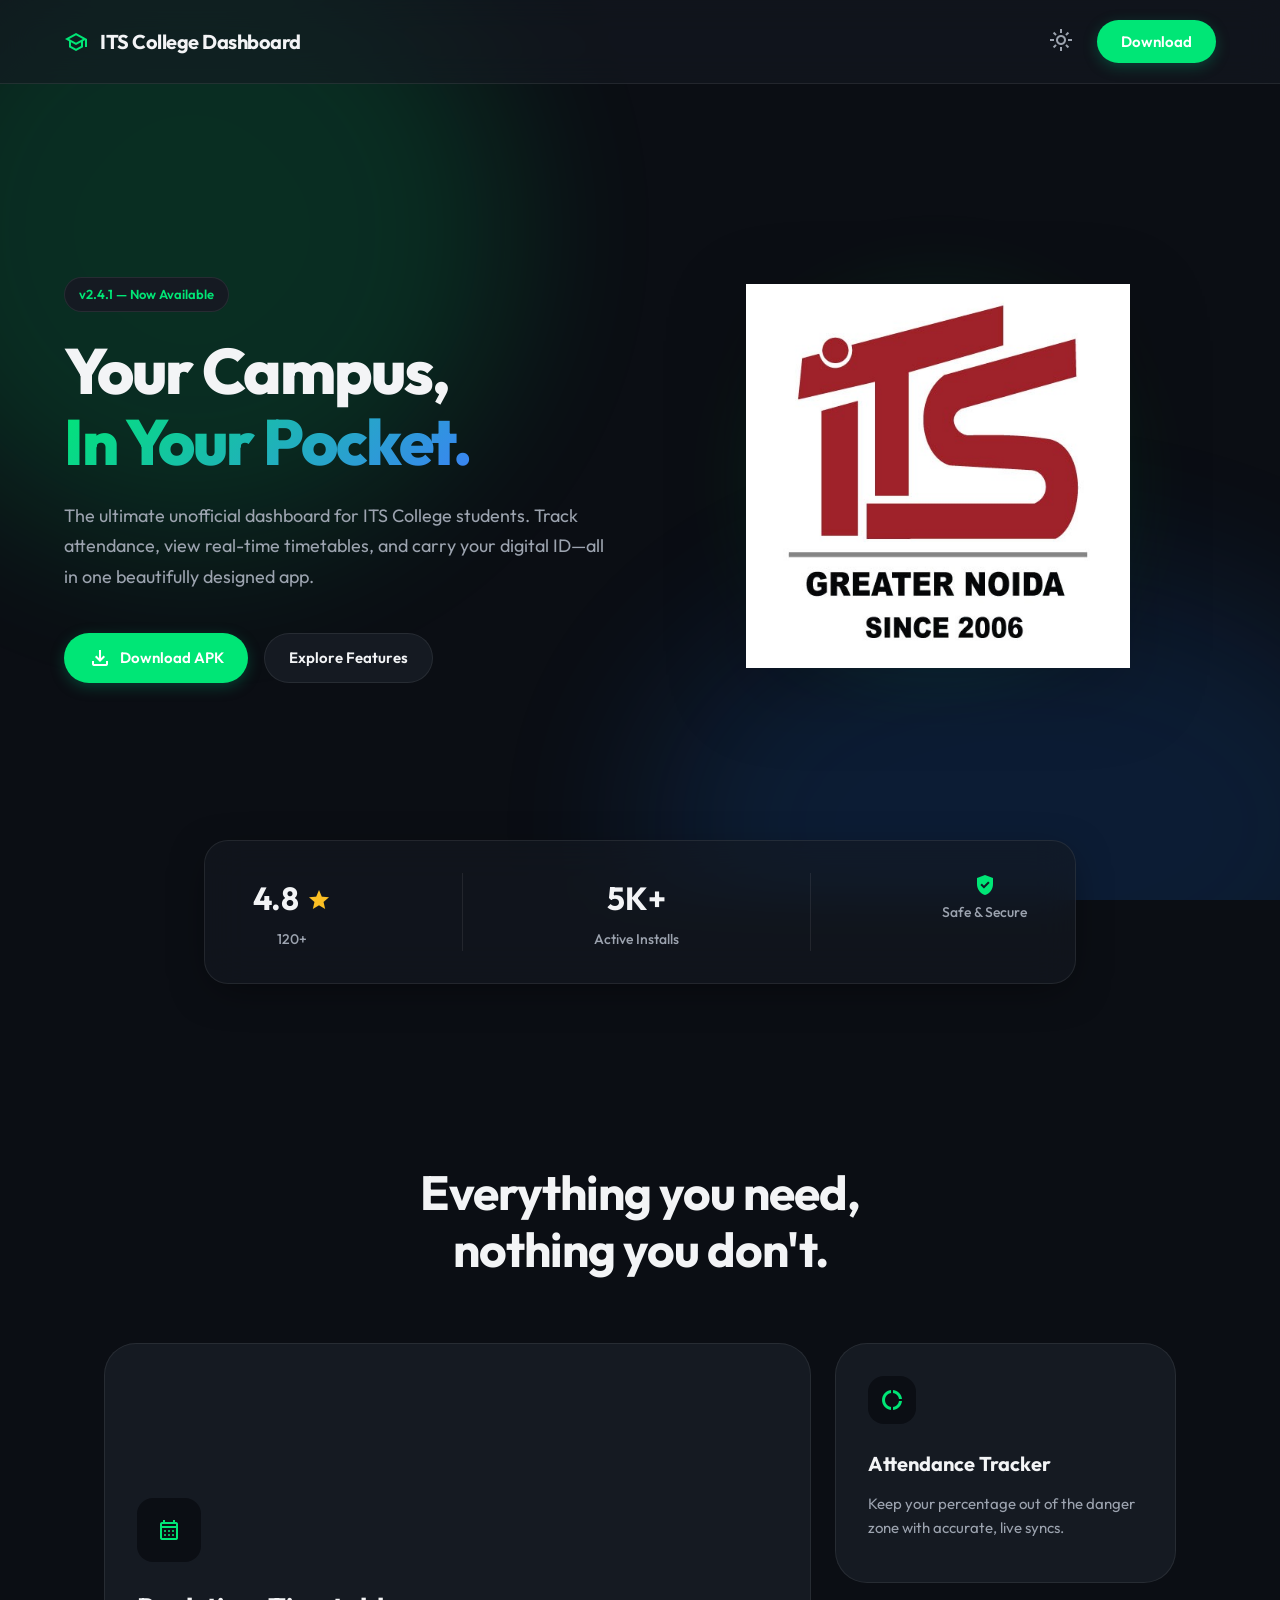
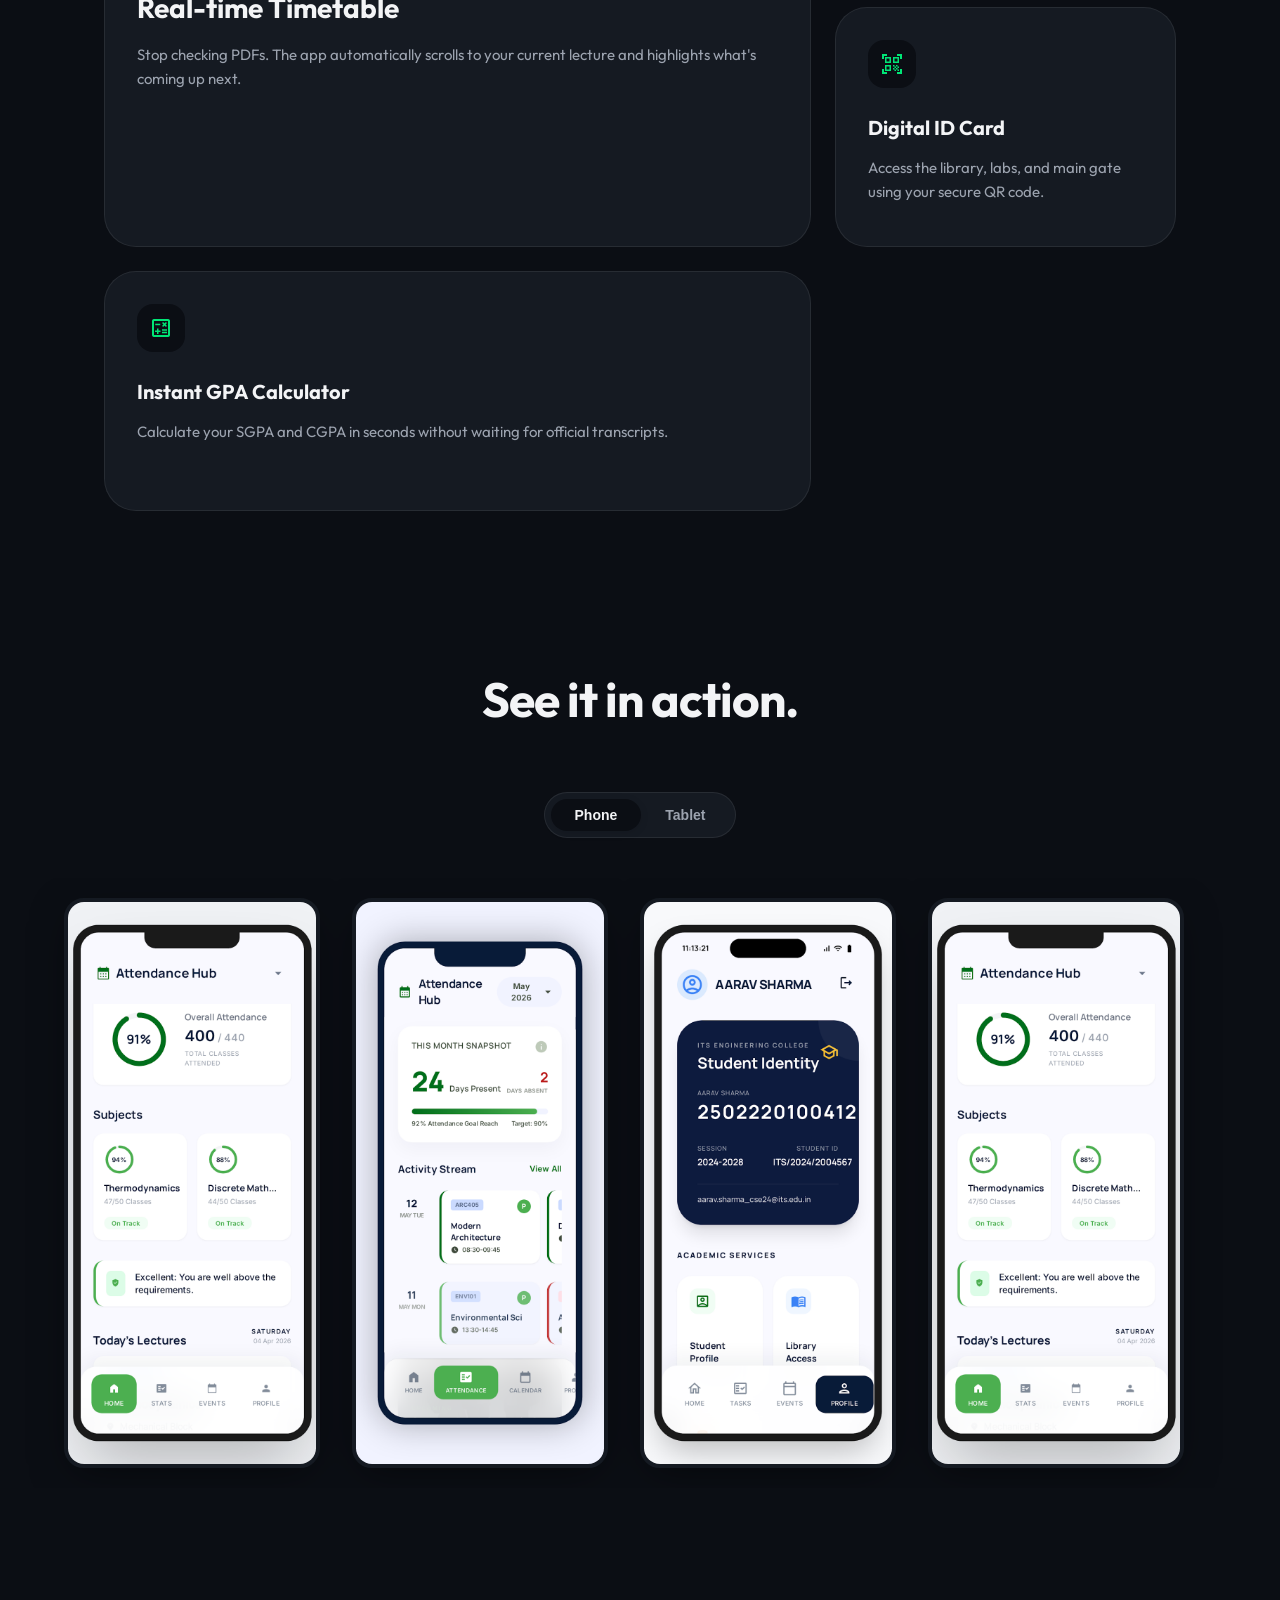
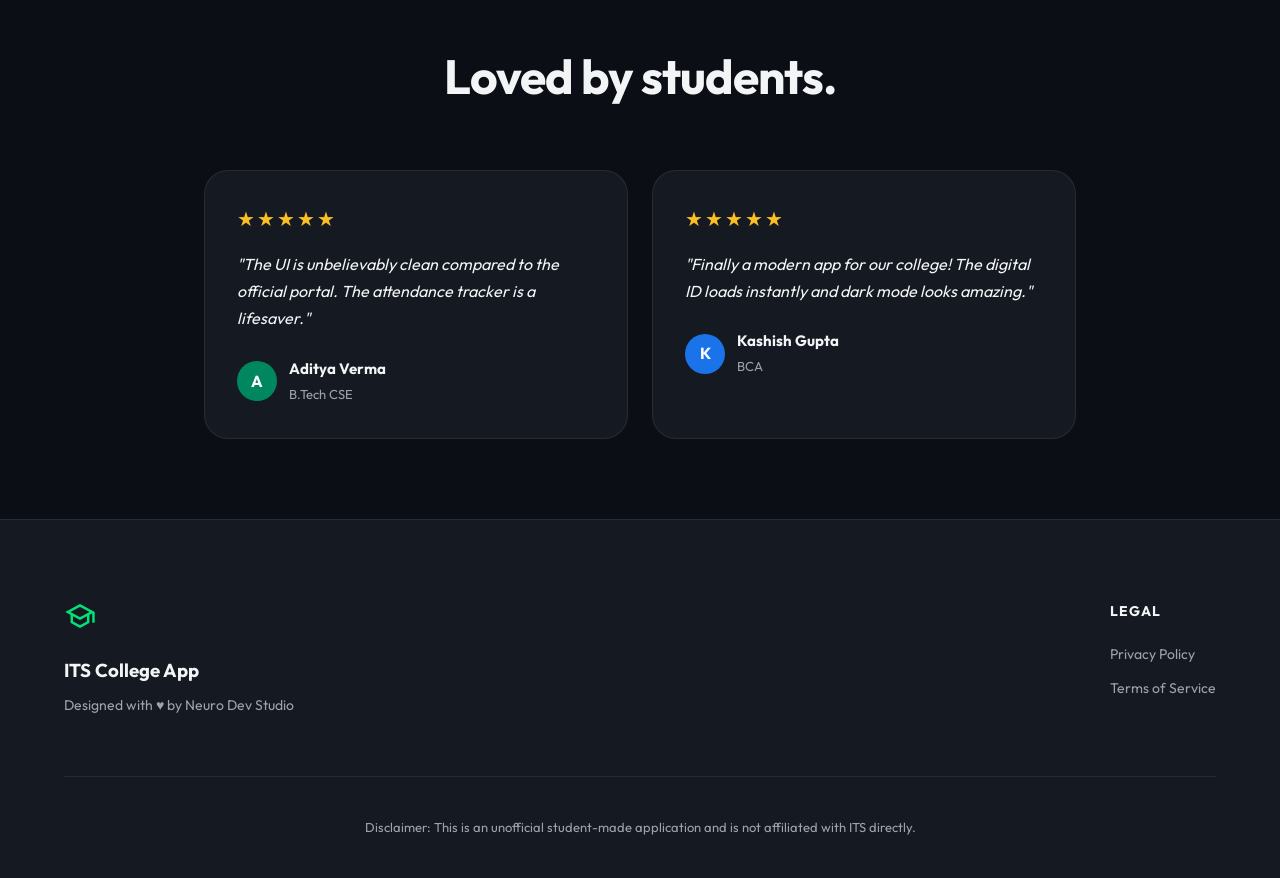
==== commit ce46f240: "Update index.html" ====
--- a/index.html
+++ b/index.html
@@ -1,5 +1,5 @@
 <!DOCTYPE html>
-<html lang="en" data-theme="dark">
+<html lang="en" data-theme="light">
 
 <head>
     <meta charset="UTF-8">
--- a/style.css
+++ b/style.css
@@ -1,15 +1,31 @@
-@import url('https://fonts.googleapis.com/css2?family=Roboto:wght@300;400;500;700&display=swap');
+@import url('https://fonts.googleapis.com/css2?family=Outfit:wght@300;400;500;600;700;800&display=swap');
 
 :root {
-    --playstore-green: #01875f;
-    --playstore-text-main: #202124;
-    --playstore-text-muted: #5f6368;
-    --playstore-bg: #ffffff;
-    --playstore-border: #dadce0;
-    --playstore-light-grey: #f1f3f4;
-    --playstore-blue: #1a73e8;
-    --playstore-blue-bg: #e8f0fe;
-    --transition: all 0.3s ease;
+    --primary: #01875f;
+    --primary-glow: rgba(1, 135, 95, 0.4);
+    --secondary: #1a73e8;
+    
+    /* Light Theme Defs (Fallback/Toggleable) */
+    --bg-main: #f8f9fa;
+    --bg-surface: #ffffff;
+    --bg-glass: rgba(255, 255, 255, 0.7);
+    --text-primary: #111827;
+    --text-secondary: #4b5563;
+    --border-color: rgba(0, 0, 0, 0.08);
+    --card-shadow: 0 10px 30px -10px rgba(0, 0, 0, 0.1);
+    
+    --transition: all 0.3s cubic-bezier(0.4, 0, 0.2, 1);
+}
+
+[data-theme="dark"] {
+    --bg-main: #0B0E14;
+    --bg-surface: #151A22;
+    --bg-glass: rgba(21, 26, 34, 0.6);
+    --text-primary: #f3f4f6;
+    --text-secondary: #9ca3af;
+    --border-color: rgba(255, 255, 255, 0.08);
+    --card-shadow: 0 10px 40px -10px rgba(0, 0, 0, 0.5);
+    --primary: #00e676; /* Brighter in dark mode */
 }
 
 * {
@@ -19,385 +35,682 @@
 }
 
 body {
-    font-family: 'Roboto', sans-serif;
-    background-color: var(--playstore-bg);
-    color: var(--playstore-text-main);
-    line-height: 1.5;
-}
-
-.container {
-    max-width: 800px;
+    font-family: 'Outfit', sans-serif;
+    background-color: var(--bg-main);
+    color: var(--text-primary);
+    line-height: 1.6;
+    overflow-x: hidden;
+    transition: background-color 0.3s ease;
+}
+
+/* Background Mesh Animations */
+.bg-mesh {
+    position: fixed;
+    top: 0; left: 0; width: 100vw; height: 100vh;
+    z-index: -1;
+    overflow: hidden;
+    pointer-events: none;
+}
+
+.blob {
+    position: absolute;
+    border-radius: 50%;
+    filter: blur(80px);
+    opacity: 0.15;
+    animation: float 20s infinite ease-in-out alternate;
+}
+
+.blob-1 {
+    top: -10%; left: -10%;
+    width: 50vw; height: 50vw;
+    background-color: var(--primary);
+}
+
+.blob-2 {
+    bottom: -20%; right: -10%;
+    width: 60vw; height: 40vw;
+    background-color: var(--secondary);
+    animation-delay: -10s;
+}
+
+@keyframes float {
+    0% { transform: translate(0, 0) scale(1); }
+    100% { transform: translate(5%, 10%) scale(1.1); }
+}
+
+/* Navigation */
+.navbar {
+    display: flex;
+    justify-content: space-between;
+    align-items: center;
+    padding: 20px 5%;
+    position: fixed;
+    top: 0; left: 0; width: 100%;
+    background: var(--bg-glass);
+    backdrop-filter: blur(16px);
+    -webkit-backdrop-filter: blur(16px);
+    border-bottom: 1px solid var(--border-color);
+    z-index: 100;
+}
+
+.nav-brand {
+    display: flex;
+    align-items: center;
+    gap: 12px;
+    font-weight: 700;
+    font-size: 20px;
+    letter-spacing: -0.5px;
+}
+
+.nav-icon {
+    color: var(--primary);
+    font-size: 28px;
+}
+
+.nav-actions {
+    display: flex;
+    align-items: center;
+    gap: 16px;
+}
+
+.icon-btn {
+    background: none; border: none;
+    color: var(--text-secondary);
+    cursor: pointer;
+    padding: 8px;
+    border-radius: 50%;
+    transition: var(--transition);
+}
+
+.icon-btn:hover {
+    color: var(--text-primary);
+    background: var(--bg-surface);
+}
+
+/* Buttons */
+.btn-primary {
+    background: var(--primary);
+    color: #fff;
+    border: none;
+    padding: 12px 24px;
+    border-radius: 100px;
+    font-size: 15px;
+    font-weight: 600;
+    font-family: inherit;
+    cursor: pointer;
+    display: flex;
+    align-items: center;
+    gap: 8px;
+    transition: var(--transition);
+    box-shadow: 0 4px 14px var(--primary-glow);
+}
+
+.btn-primary:hover {
+    transform: translateY(-2px);
+    box-shadow: 0 6px 20px var(--primary-glow);
+    filter: brightness(1.1);
+}
+
+.btn-secondary {
+    background: var(--bg-surface);
+    color: var(--text-primary);
+    border: 1px solid var(--border-color);
+    padding: 12px 24px;
+    border-radius: 100px;
+    font-size: 15px;
+    font-weight: 600;
+    text-decoration: none;
+    transition: var(--transition);
+}
+
+.btn-secondary:hover {
+    background: var(--border-color);
+}
+
+/* Hero Section */
+.hero-section {
+    min-height: 100vh;
+    display: grid;
+    grid-template-columns: 1fr 1fr;
+    align-items: center;
+    padding: 120px 5% 60px;
+    gap: 40px;
+    max-width: 1400px;
     margin: 0 auto;
-    padding: 0 24px;
-}
-
-/* App Header */
-.app-header {
-    display: flex;
-    gap: 20px;
-    padding-top: 40px;
-    padding-bottom: 24px;
-    align-items: flex-start;
-}
-
-.app-icon-container {
-    width: 72px;
-    height: 72px;
-    background-color: var(--playstore-light-grey);
-    border-radius: 16px;
-    display: flex;
-    align-items: center;
+}
+
+.hero-content {
+    max-width: 600px;
+}
+
+.badge {
+    display: inline-block;
+    padding: 6px 14px;
+    border-radius: 100px;
+    background: var(--bg-surface);
+    border: 1px solid var(--border-color);
+    font-size: 13px;
+    font-weight: 600;
+    color: var(--primary);
+    margin-bottom: 24px;
+}
+
+.hero-title {
+    font-size: clamp(48px, 5vw, 72px);
+    line-height: 1.1;
+    font-weight: 800;
+    letter-spacing: -2px;
+    margin-bottom: 24px;
+}
+
+.text-gradient {
+    background: linear-gradient(135deg, var(--primary), #3b82f6);
+    -webkit-background-clip: text;
+    background-clip: text;
+    -webkit-text-fill-color: transparent;
+}
+
+.hero-subtitle {
+    font-size: 18px;
+    color: var(--text-secondary);
+    margin-bottom: 40px;
+    line-height: 1.7;
+}
+
+.hero-cta-group {
+    display: flex;
+    gap: 16px;
+    flex-wrap: wrap;
+}
+
+.hero-visual {
+    display: flex;
     justify-content: center;
-    overflow: hidden;
-    box-shadow: 0 1px 2px rgba(0,0,0,0.1);
-}
-
-.app-icon-container .material-symbols-outlined {
-    font-size: 40px;
-    color: var(--playstore-green);
-}
-
-.app-main-info {
-    flex: 1;
-}
-
-.app-title {
-    font-size: 24px;
-    font-weight: 700;
-    margin-bottom: 4px;
-    color: var(--playstore-text-main);
-}
-
-.app-developer {
-    font-size: 16px;
-    color: var(--playstore-green);
-    font-weight: 500;
-    margin-bottom: 4px;
-}
-
-.app-meta {
-    font-size: 14px;
-    color: var(--playstore-text-muted);
-}
-
-/* Stats Row */
-.stats-row {
-    display: flex;
-    gap: 24px;
-    padding-bottom: 32px;
-    margin-bottom: 32px;
-    border-bottom: 1px solid var(--playstore-border);
-}
-
-.stat-item {
-    text-align: center;
-    flex: 1;
+    align-items: center;
     position: relative;
 }
 
-.stat-item:not(:last-child)::after {
+.glow-container {
+    position: relative;
+    width: clamp(250px, 30vw, 400px);
+    aspect-ratio: 1;
+}
+
+.glow-container::after {
     content: '';
     position: absolute;
-    right: -12px;
-    top: 50%;
-    transform: translateY(-50%);
-    height: 24px;
+    inset: 10%;
+    background: var(--primary);
+    filter: blur(60px);
+    opacity: 0.2;
+    z-index: -1;
+    border-radius: 50%;
+}
+
+.floating-icon {
+    width: 100%;
+    height: 100%;
+    object-fit: contain;
+    animation: bounce 6s infinite ease-in-out;
+    filter: drop-shadow(0 20px 40px rgba(0,0,0,0.2));
+}
+
+@keyframes bounce {
+    0%, 100% { transform: translateY(0); }
+    50% { transform: translateY(-20px); }
+}
+
+/* Floating Stats */
+.stats-glass-container {
+    max-width: 1000px;
+    margin: -60px auto 100px;
+    padding: 0 5%;
+    position: relative;
+    z-index: 10;
+}
+
+.stats-glass {
+    background: var(--bg-glass);
+    backdrop-filter: blur(20px);
+    -webkit-backdrop-filter: blur(20px);
+    border: 1px solid var(--border-color);
+    border-radius: 24px;
+    padding: 32px 48px;
+    display: flex;
+    justify-content: space-between;
+    box-shadow: var(--card-shadow);
+}
+
+.stat {
+    text-align: center;
+}
+
+.stat-num {
+    font-size: 32px;
+    font-weight: 700;
+    color: var(--text-primary);
+    display: flex;
+    align-items: center;
+    justify-content: center;
+    gap: 8px;
+}
+
+.stat-text {
+    font-size: 14px;
+    color: var(--text-secondary);
+    font-weight: 500;
+    margin-top: 4px;
+}
+
+.star-icon { color: #fbbf24; font-size: 24px; }
+.verified-icon { color: var(--primary); font-size: 36px; }
+
+.stat-divider {
     width: 1px;
-    background-color: var(--playstore-border);
-}
-
-.stat-value {
-    font-size: 16px;
+    background: var(--border-color);
+}
+
+/* Common Section */
+.section-heading {
+    text-align: center;
+    font-size: clamp(32px, 4vw, 48px);
     font-weight: 700;
+    letter-spacing: -1px;
+    margin-bottom: 64px;
+    line-height: 1.2;
+}
+
+/* Features Bento Grid */
+.features-section {
+    padding: 80px 5%;
+    max-width: 1200px;
+    margin: 0 auto;
+}
+
+.bento-grid {
+    display: grid;
+    grid-template-columns: repeat(3, 1fr);
+    grid-auto-rows: 240px;
+    gap: 24px;
+}
+
+.bento-card {
+    background: var(--bg-surface);
+    border: 1px solid var(--border-color);
+    border-radius: 32px;
+    padding: 32px;
+    transition: var(--transition);
+    display: flex;
+    flex-direction: column;
+}
+
+.bento-card:hover {
+    transform: translateY(-4px);
+    box-shadow: var(--card-shadow);
+    border-color: var(--primary-glow);
+}
+
+.card-icon {
+    width: 48px;
+    height: 48px;
+    border-radius: 16px;
+    background: var(--bg-main);
     display: flex;
     align-items: center;
     justify-content: center;
-    gap: 4px;
-}
-
-.stat-label {
-    font-size: 12px;
-    color: var(--playstore-text-muted);
-}
-
-/* Install Button */
-.install-btn {
-    background-color: var(--playstore-green);
-    color: white;
+    margin-bottom: 24px;
+    color: var(--primary);
+}
+
+.bento-card h3 {
+    font-size: 20px;
+    margin-bottom: 12px;
+}
+
+.bento-card p {
+    color: var(--text-secondary);
+    font-size: 15px;
+}
+
+.card-large {
+    grid-column: span 2;
+    grid-row: span 2;
+    justify-content: center;
+}
+
+.card-large .card-icon { width: 64px; height: 64px; font-size: 32px; }
+.card-large h3 { font-size: 28px; }
+
+.card-wide {
+    grid-column: span 2;
+}
+
+/* Gallery Section */
+.gallery-section {
+    padding: 80px 0;
+    overflow: hidden;
+}
+
+.gallery-header {
+    text-align: center;
+    margin-bottom: 40px;
+}
+
+.device-toggles {
+    display: inline-flex;
+    background: var(--bg-surface);
+    padding: 6px;
+    border-radius: 100px;
+    border: 1px solid var(--border-color);
+}
+
+.device-btn {
+    background: transparent;
     border: none;
-    border-radius: 8px;
-    padding: 12px 32px;
-    font-size: 16px;
+    padding: 8px 24px;
+    border-radius: 100px;
+    font-size: 14px;
     font-weight: 600;
-    width: 100%;
-    margin-bottom: 32px;
+    color: var(--text-secondary);
     cursor: pointer;
     transition: var(--transition);
 }
 
-.install-btn:hover {
-    background-color: #016a4a;
-}
-
-.version-tag {
-    position: absolute;
-    top: -10px;
-    right: -5px;
-    background: #e8f0fe;
-    color: var(--playstore-blue);
-    padding: 2px 8px;
-    border-radius: 100px;
-    font-size: 10px;
-    font-weight: 700;
-    border: 1px solid var(--playstore-border);
-    box-shadow: 0 1px 2px rgba(0,0,0,0.1);
-}
-
-/* Screenshot Carousel */
-.carousel-container {
-    margin-left: -24px;
-    margin-right: -24px;
-    padding-left: 24px;
-    padding-right: 24px;
+.device-btn.active {
+    background: var(--bg-main);
+    color: var(--text-primary);
+    box-shadow: 0 2px 8px rgba(0,0,0,0.1);
+}
+
+.gallery-track {
+    display: flex;
+    gap: 32px;
+    padding: 20px 50vw 20px 5%; /* Start at left edge */
     overflow-x: auto;
-    white-space: nowrap;
-    display: flex;
-    gap: 16px;
     scroll-snap-type: x mandatory;
-    margin-bottom: 40px;
-    -ms-overflow-style: none; /* Hide scrollbar IE/Edge */
-    scrollbar-width: none;    /* Hide scrollbar Firefox */
-}
-
-.carousel-container::-webkit-scrollbar {
-    display: none; /* Hide scrollbar Chrome/Safari */
-}
-
-.screenshot-item {
-    scroll-snap-align: start;
-    flex: 0 0 140px;
-    border-radius: 12px;
+    scrollbar-width: none;
+}
+
+.gallery-track::-webkit-scrollbar { display: none; }
+
+.app-screen {
+    flex: 0 0 clamp(240px, 20vw, 300px);
+    scroll-snap-align: center;
+    border-radius: 20px;
     overflow: hidden;
-    background-color: var(--playstore-light-grey);
-    box-shadow: 0 1px 3px rgba(0,0,0,0.1);
-}
-
-.screenshot-item img {
+    box-shadow: var(--card-shadow);
+    border: 4px solid var(--bg-surface);
+    transition: transform 0.4s ease;
+}
+
+.app-screen:hover {
+    transform: scale(1.05);
+}
+
+.app-screen img {
     width: 100%;
     display: block;
 }
 
-/* Section Common */
-.section-title {
-    display: flex;
-    justify-content: space-between;
-    align-items: center;
-    font-size: 18px;
-    font-weight: 700;
-    margin-top: 32px;
-    margin-bottom: 16px;
-    cursor: pointer;
-}
-
-.section-content {
-    font-size: 14px;
-    color: var(--playstore-text-muted);
-}
-
-.feature-tag {
-    display: inline-block;
-    padding: 6px 16px;
-    border: 1px solid var(--playstore-border);
-    border-radius: 100px;
-    font-size: 14px;
-    margin-right: 8px;
-    margin-bottom: 12px;
-    color: var(--playstore-text-main);
-}
-
-/* Data Safety */
-.data-safety-box {
-    border: 1px solid var(--playstore-border);
-    border-radius: 12px;
-    padding: 20px;
-    margin-bottom: 32px;
-}
-
-.data-safety-item {
-    display: flex;
-    gap: 16px;
-    align-items: flex-start;
-    margin-bottom: 16px;
-}
-
-.data-safety-item .material-symbols-outlined {
-    font-size: 20px;
-    color: var(--playstore-text-main);
-}
-
-.data-safety-item-text {
-    font-size: 14px;
-    color: var(--playstore-text-muted);
-}
-
 /* Reviews */
-.review-item {
-    margin-bottom: 24px;
-}
-
-.review-header {
-    display: flex;
-    align-items: center;
-    gap: 12px;
-    margin-bottom: 8px;
-}
-
-.review-avatar {
-    width: 32px;
-    height: 32px;
-    background-color: var(--playstore-light-grey);
-    border-radius: 50%;
-    display: flex;
-    align-items: center;
-    justify-content: center;
-    font-size: 14px;
-    font-weight: 500;
-}
-
-.review-name {
-    font-size: 14px;
-    font-weight: 500;
-    flex: 1;
-}
-
-.review-stars {
-    display: flex;
-    color: var(--playstore-green);
-    font-size: 12px;
-}
-
-.review-text {
-    font-size: 14px;
-    color: var(--playstore-text-muted);
-    margin-bottom: 8px;
-}
-
-.review-date {
-    font-size: 12px;
-    color: var(--playstore-text-muted);
-    margin-bottom: 8px;
-}
-
-.review-helpful {
-    display: flex;
-    align-items: center;
-    gap: 16px;
-    font-size: 12px;
-}
-
-.helpful-btn {
-    padding: 6px 16px;
-    border: 1px solid var(--playstore-border);
-    border-radius: 100px;
-    background: none;
-    cursor: pointer;
-}
-
-/* App Info Table */
-.app-info-grid {
+.reviews-section {
+    padding: 80px 5%;
+    max-width: 1000px;
+    margin: 0 auto;
+}
+
+.reviews-grid {
     display: grid;
     grid-template-columns: 1fr 1fr;
-    gap: 24px 40px;
-    margin-bottom: 32px;
-}
-
-.app-info-item {
-    display: flex;
-    flex-direction: column;
-    gap: 4px;
-}
-
-.app-info-label {
-    font-size: 12px;
-    color: var(--playstore-text-muted);
-}
-
-.app-info-value {
-    font-size: 14px;
-    color: var(--playstore-text-main);
-}
+    gap: 24px;
+}
+
+.review-card {
+    background: var(--bg-surface);
+    border: 1px solid var(--border-color);
+    padding: 32px;
+    border-radius: 24px;
+}
+
+.review-stars {
+    color: #fbbf24;
+    letter-spacing: 2px;
+    margin-bottom: 16px;
+    font-size: 20px;
+}
+
+.review-comment {
+    font-size: 16px;
+    line-height: 1.7;
+    margin-bottom: 24px;
+    font-style: italic;
+}
+
+.reviewer {
+    display: flex;
+    align-items: center;
+    gap: 12px;
+}
+
+.avatar {
+    width: 40px; height: 40px;
+    border-radius: 50%;
+    display: flex;
+    align-items: center; justify-content: center;
+    color: white; font-weight: bold;
+}
+
+.reviewer h4 { font-size: 15px; }
+.reviewer span { font-size: 13px; color: var(--text-secondary); }
 
 /* Footer */
 footer {
-    padding: 40px 0;
-    border-top: 1px solid var(--playstore-border);
-    margin-top: 40px;
-    color: var(--playstore-text-muted);
-    font-size: 12px;
+    border-top: 1px solid var(--border-color);
+    padding: 80px 5% 40px;
+    background: var(--bg-surface);
+}
+
+.footer-content {
+    max-width: 1200px;
+    margin: 0 auto;
+    display: flex;
+    justify-content: space-between;
+    flex-wrap: wrap;
+    gap: 40px;
+    margin-bottom: 60px;
+}
+
+.footer-brand h3 { margin: 16px 0 8px; }
+.footer-brand p { color: var(--text-secondary); font-size: 14px; }
+
+.footer-links {
+    display: flex;
+    gap: 80px;
+}
+
+.link-column {
+    display: flex;
+    flex-direction: column;
+    gap: 12px;
+}
+
+.link-column h4 {
+    font-size: 14px;
+    text-transform: uppercase;
+    letter-spacing: 1px;
+    color: var(--text-primary);
+    margin-bottom: 8px;
+}
+
+.link-column a {
+    color: var(--text-secondary);
+    text-decoration: none;
+    font-size: 14px;
+    transition: color 0.2s;
+}
+
+.link-column a:hover { color: var(--primary); }
+
+.footer-bottom {
     text-align: center;
-}
-
-/* Ratings Page */
-.ratings-summary {
-    display: flex;
-    align-items: center;
-    gap: 48px;
-    margin-bottom: 32px;
-}
-
-.rating-big-value {
-    font-size: 64px;
-    font-weight: 400;
-    line-height: 1;
-}
-
-.rating-bar-container {
+    padding-top: 40px;
+    border-top: 1px solid var(--border-color);
+    color: var(--text-secondary);
+    font-size: 13px;
+}
+
+/* Modal Overlays (Base) */
+.modal-overlay {
+    position: fixed;
+    top: 0; left: 0; width: 100%; height: 100%;
+    background: rgba(0,0,0,0.85);
+    backdrop-filter: blur(12px);
+    -webkit-backdrop-filter: blur(12px);
+    z-index: 2000;
+    display: flex;
+    align-items: center;
+    justify-content: center;
+    opacity: 0;
+    pointer-events: none;
+    transition: opacity 0.3s ease;
+}
+
+.modal-overlay.active {
+    opacity: 1;
+    pointer-events: auto;
+}
+
+/* Disclaimer Specific Modal */
+.disclaimer-modal {
+    background: var(--bg-surface);
+    padding: 32px 40px;
+    border-radius: 32px;
+    max-width: 450px;
+    width: 90%;
+    text-align: center;
+    border: 1px solid var(--border-color);
+    box-shadow: 0 40px 100px rgba(0,0,0,0.6);
+    transform: translateY(40px);
+    transition: transform 0.4s cubic-bezier(0.4, 0, 0.2, 1);
+}
+
+.modal-overlay.active .disclaimer-modal {
+    transform: translateY(0);
+}
+
+.disclaimer-modal p {
+    font-size: 15px;
+    color: var(--text-secondary);
+    margin-bottom: 16px;
+    line-height: 1.6;
+}
+
+.legal-info {
+    padding-top: 10px;
+    border-top: 1px solid var(--border-color);
+}
+
+.legal-info a {
+    color: var(--primary);
+    text-decoration: none;
+    font-weight: 600;
+}
+
+.modal-actions {
+    display: flex;
+    gap: 12px;
+    margin-top: 32px;
+}
+
+.modal-actions button {
     flex: 1;
-}
-
-.rating-bar {
-    display: flex;
-    align-items: center;
-    gap: 12px;
-}
-
-.rating-bar-num {
-    font-size: 12px;
-    width: 6px;
-}
-
-.rating-bar-rail {
-    flex: 1;
+    justify-content: center;
+}
+
+/* Install Overlay Modal */
+.install-overlay {
+    position: fixed;
+    top: 0; left: 0; width: 100vw; height: 100vh;
+    background: rgba(0,0,0,0.8);
+    backdrop-filter: blur(10px);
+    z-index: 1000;
+    display: flex;
+    align-items: center;
+    justify-content: center;
+    opacity: 0;
+    pointer-events: none;
+    transition: opacity 0.3s ease;
+}
+
+.install-overlay.active {
+    opacity: 1;
+    pointer-events: auto;
+}
+
+.install-modal {
+    background: var(--bg-surface);
+    padding: 40px;
+    border-radius: 24px;
+    text-align: center;
+    width: 90%;
+    max-width: 400px;
+    border: 1px solid var(--border-color);
+    box-shadow: 0 20px 40px rgba(0,0,0,0.4);
+    transform: translateY(20px);
+    transition: transform 0.4s cubic-bezier(0.4, 0, 0.2, 1);
+}
+
+.install-overlay.active .install-modal {
+    transform: translateY(0);
+}
+
+.spinner {
+    width: 60px; height: 60px;
+    border: 4px solid var(--border-color);
+    border-top-color: var(--primary);
+    border-radius: 50%;
+    margin: 0 auto 24px;
+    animation: spin 1s linear infinite;
+}
+
+@keyframes spin { to { transform: rotate(360deg); } }
+
+.install-modal h3 { margin-bottom: 24px; font-size: 20px; }
+
+.progress-bar-bg {
+    width: 100%;
     height: 8px;
-    background-color: var(--playstore-light-grey);
+    background: var(--bg-main);
     border-radius: 100px;
     overflow: hidden;
-}
-
-.rating-bar-fill {
+    margin-bottom: 16px;
+}
+
+.progress-bar-fill {
     height: 100%;
-    background-color: var(--playstore-green);
-    border-radius: 100px;
-}
-
-/* Material Icons Settings */
-.material-symbols-outlined {
-  font-variation-settings:
-  'FILL' 0,
-  'wght' 400,
-  'GRAD' 0,
-  'opsz' 48
-}
-
-/* Utilities */
-.text-link {
-    color: var(--playstore-green);
-    text-decoration: none;
-    font-weight: 500;
-}
-
-@media (max-width: 600px) {
-    .container { padding: 0 16px; }
-    .ratings-summary { flex-direction: column; align-items: flex-start; gap: 24px; }
-    .rating-bar-container { width: 100%; }
-}
+    background: var(--primary);
+    width: 0%;
+    transition: width 0.2s ease;
+}
+
+.install-helper {
+    font-size: 13px;
+    color: var(--text-secondary);
+}
+
+/* Responsive */
+@media (max-width: 900px) {
+    .hero-section {
+        grid-template-columns: 1fr;
+        text-align: center;
+        padding-top: 100px;
+    }
+    .hero-content { margin: 0 auto; }
+    .hero-cta-group { justify-content: center; }
+    .stats-glass { flex-direction: column; gap: 24px; }
+    .stat-divider { width: 100%; height: 1px; }
+    .bento-grid { grid-template-columns: 1fr; grid-auto-rows: auto; }
+    .card-large, .card-wide { grid-column: span 1; grid-row: span 1; }
+    .reviews-grid { grid-template-columns: 1fr; }
+    .footer-content { flex-direction: column; }
+}
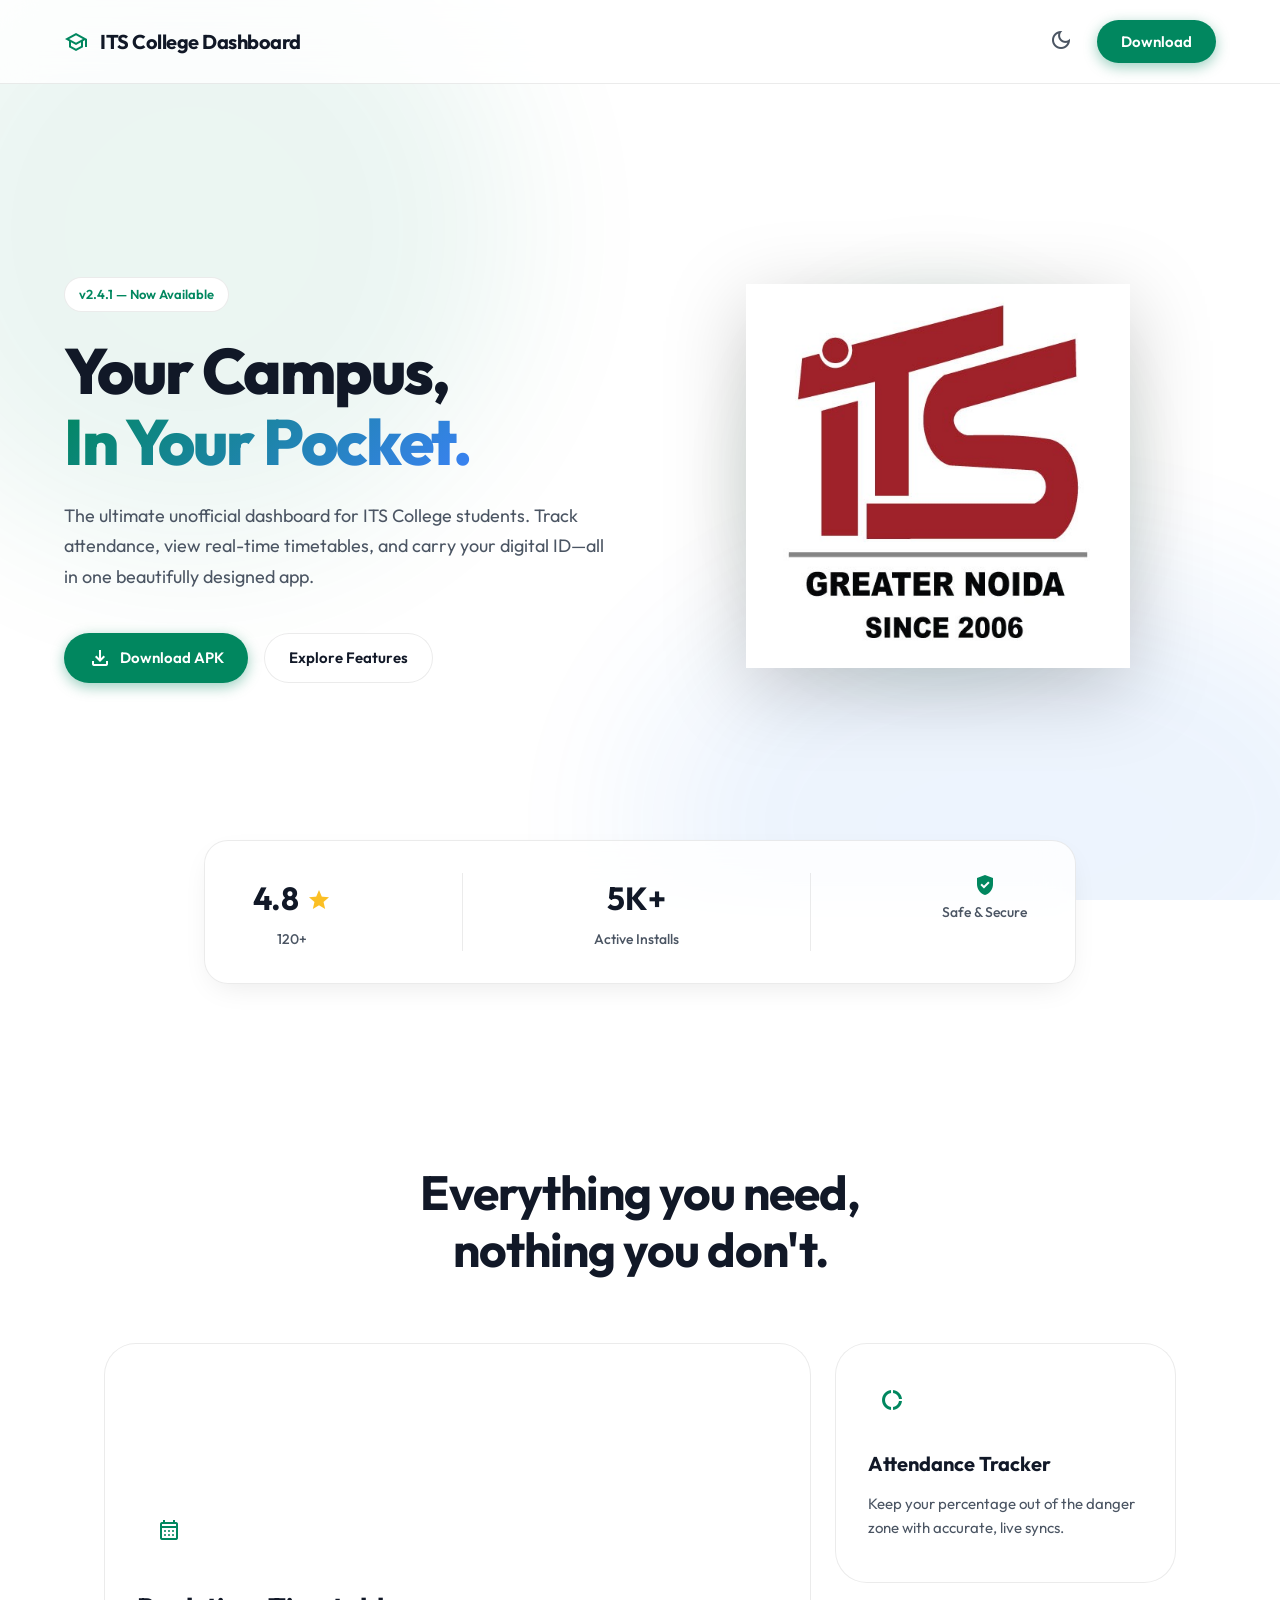
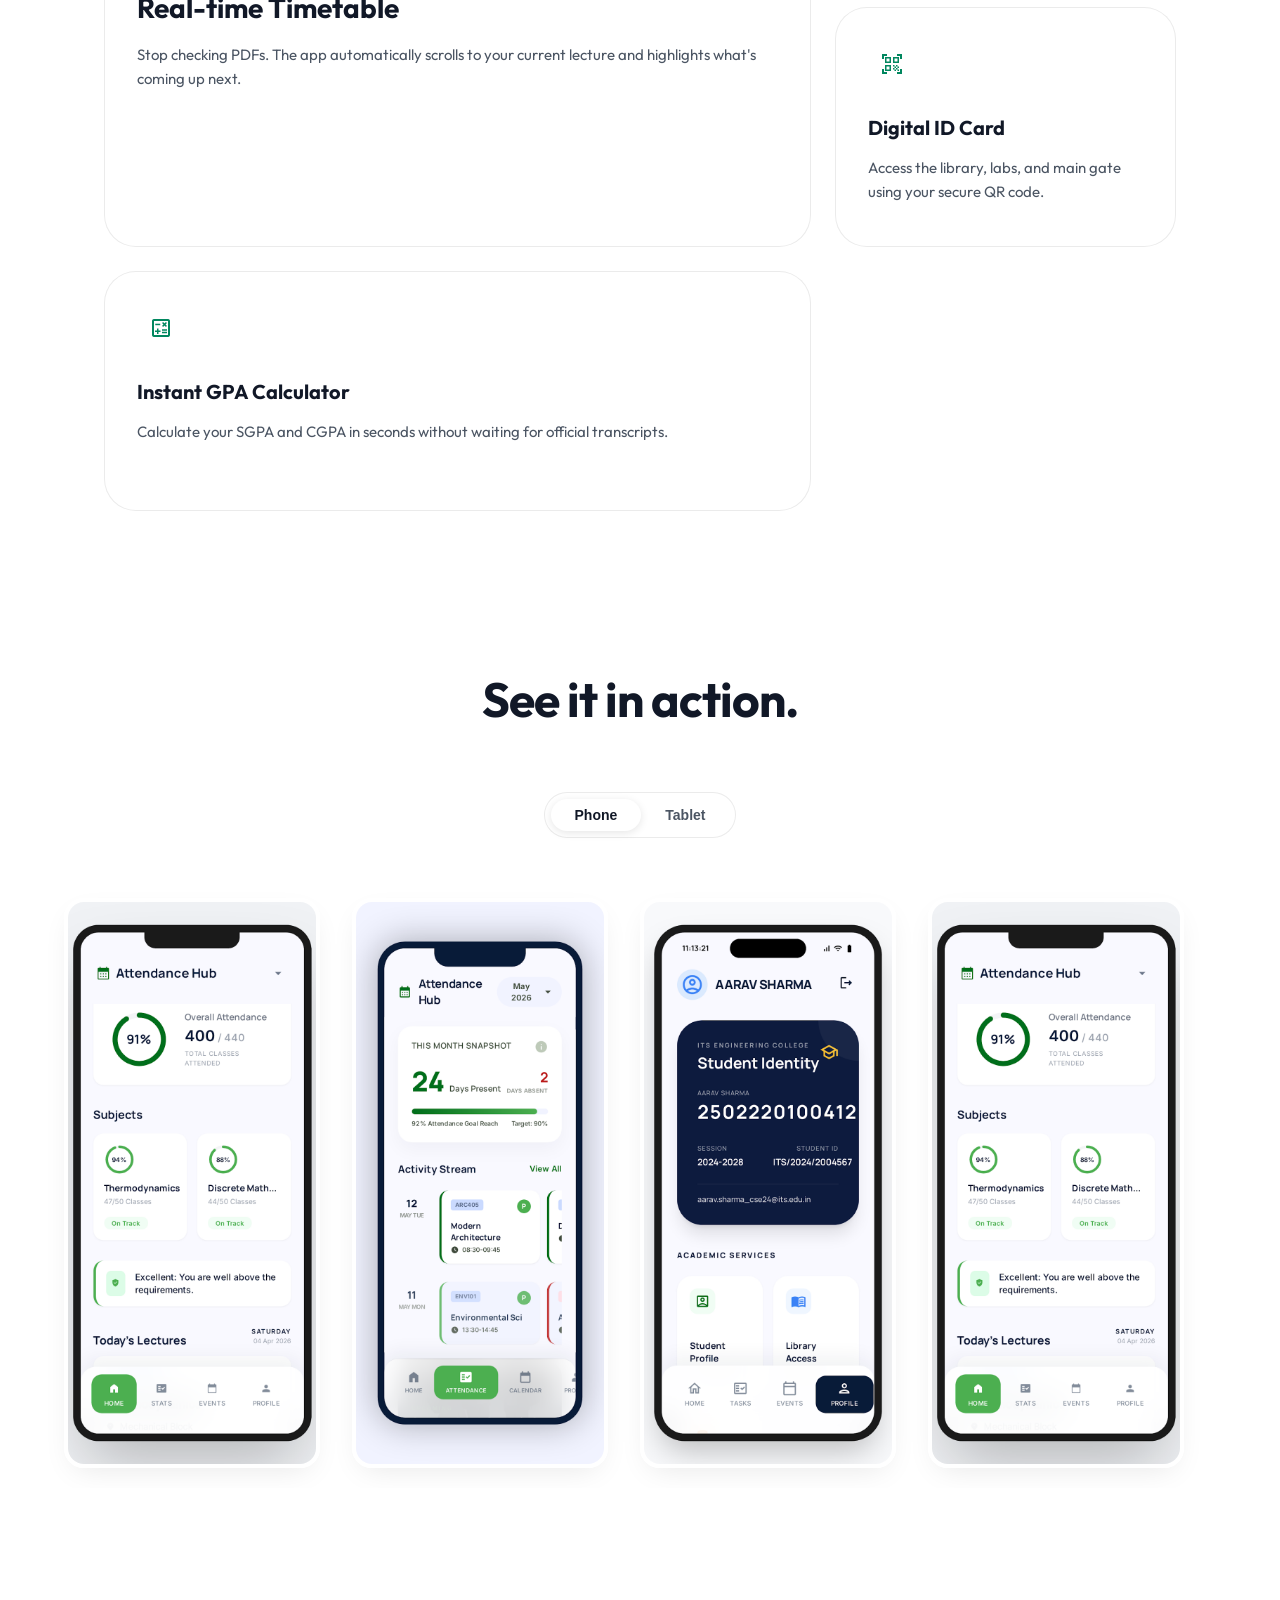
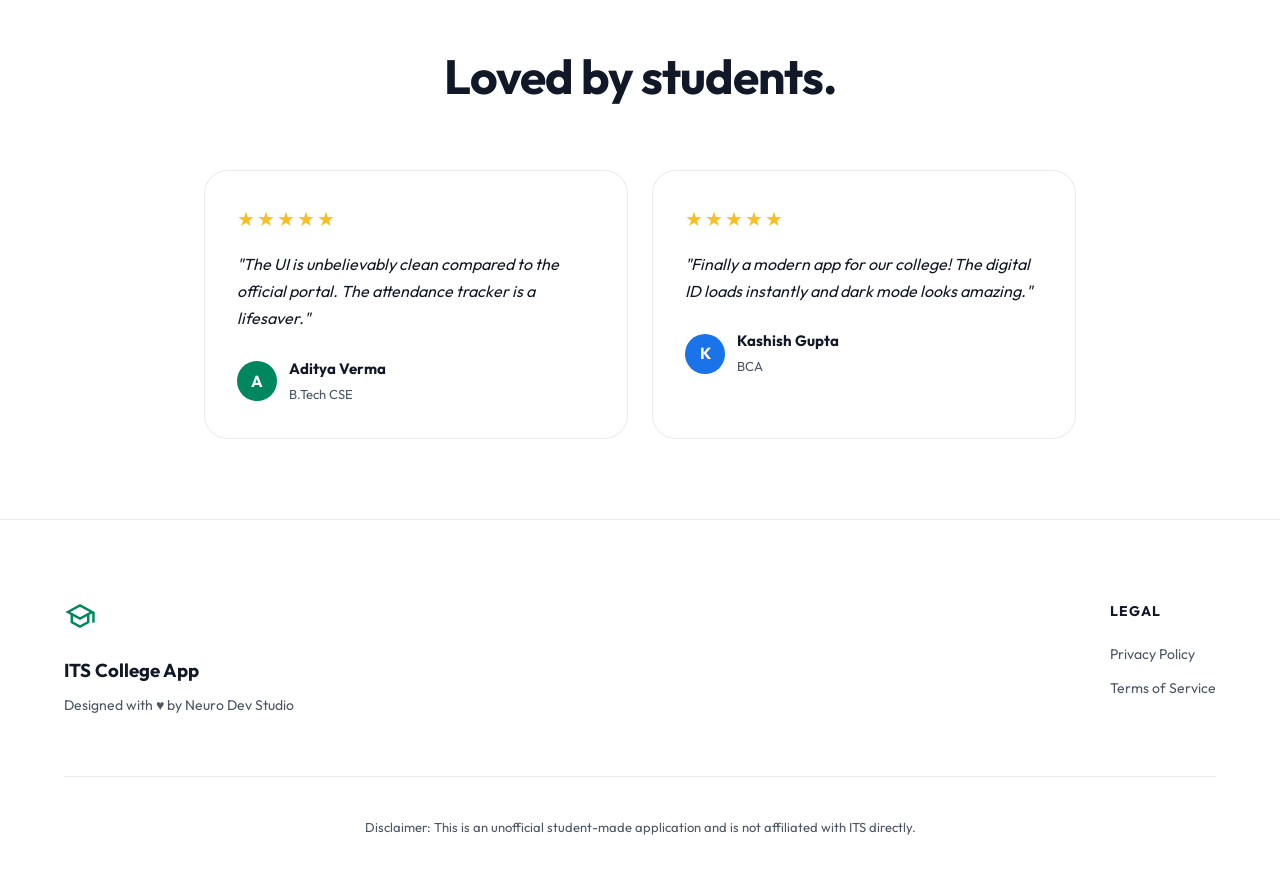
==== commit 36a6420f: "Update index.html" ====
--- a/index.html
+++ b/index.html
@@ -186,14 +186,13 @@
     <!-- Disclaimer Modal Overlay -->
     <div class="modal-overlay" id="disclaimer-overlay">
         <div class="disclaimer-modal">
-            <p>This is an **Unofficial** student-made application. We are **not** affiliated with, endorsed by, or in
-                any way officially connected with the official ITS Institution.</p>
+            <p>This is an Unofficial student made application. We are not affiliated with the official ITS Institution.</p>
             <p class="legal-info">Before proceeding, please acknowledge our <a href="policy.html"
                     target="_blank">Privacy Policy</a> and <a href="terms.html" target="_blank">Terms & Conditions</a>.
             </p>
 
             <div class="modal-actions">
-                <button class="btn-primary" id="accept-disclaimer" style="width: 100%;">Accept & Download</button>
+                <button class="btn-primary" id="accept-disclaimer" style="width: 100%;">Download APK</button>
             </div>
         </div>
     </div>
--- a/style.css
+++ b/style.css
@@ -6,9 +6,9 @@
     --secondary: #1a73e8;
     
     /* Light Theme Defs (Fallback/Toggleable) */
-    --bg-main: #f8f9fa;
+    --bg-main: #ffffff;
     --bg-surface: #ffffff;
-    --bg-glass: rgba(255, 255, 255, 0.7);
+    --bg-glass: rgba(255, 255, 255, 0.8);
     --text-primary: #111827;
     --text-secondary: #4b5563;
     --border-color: rgba(0, 0, 0, 0.08);
@@ -56,7 +56,7 @@
     position: absolute;
     border-radius: 50%;
     filter: blur(80px);
-    opacity: 0.15;
+    opacity: 0.08;
     animation: float 20s infinite ease-in-out alternate;
 }
 
